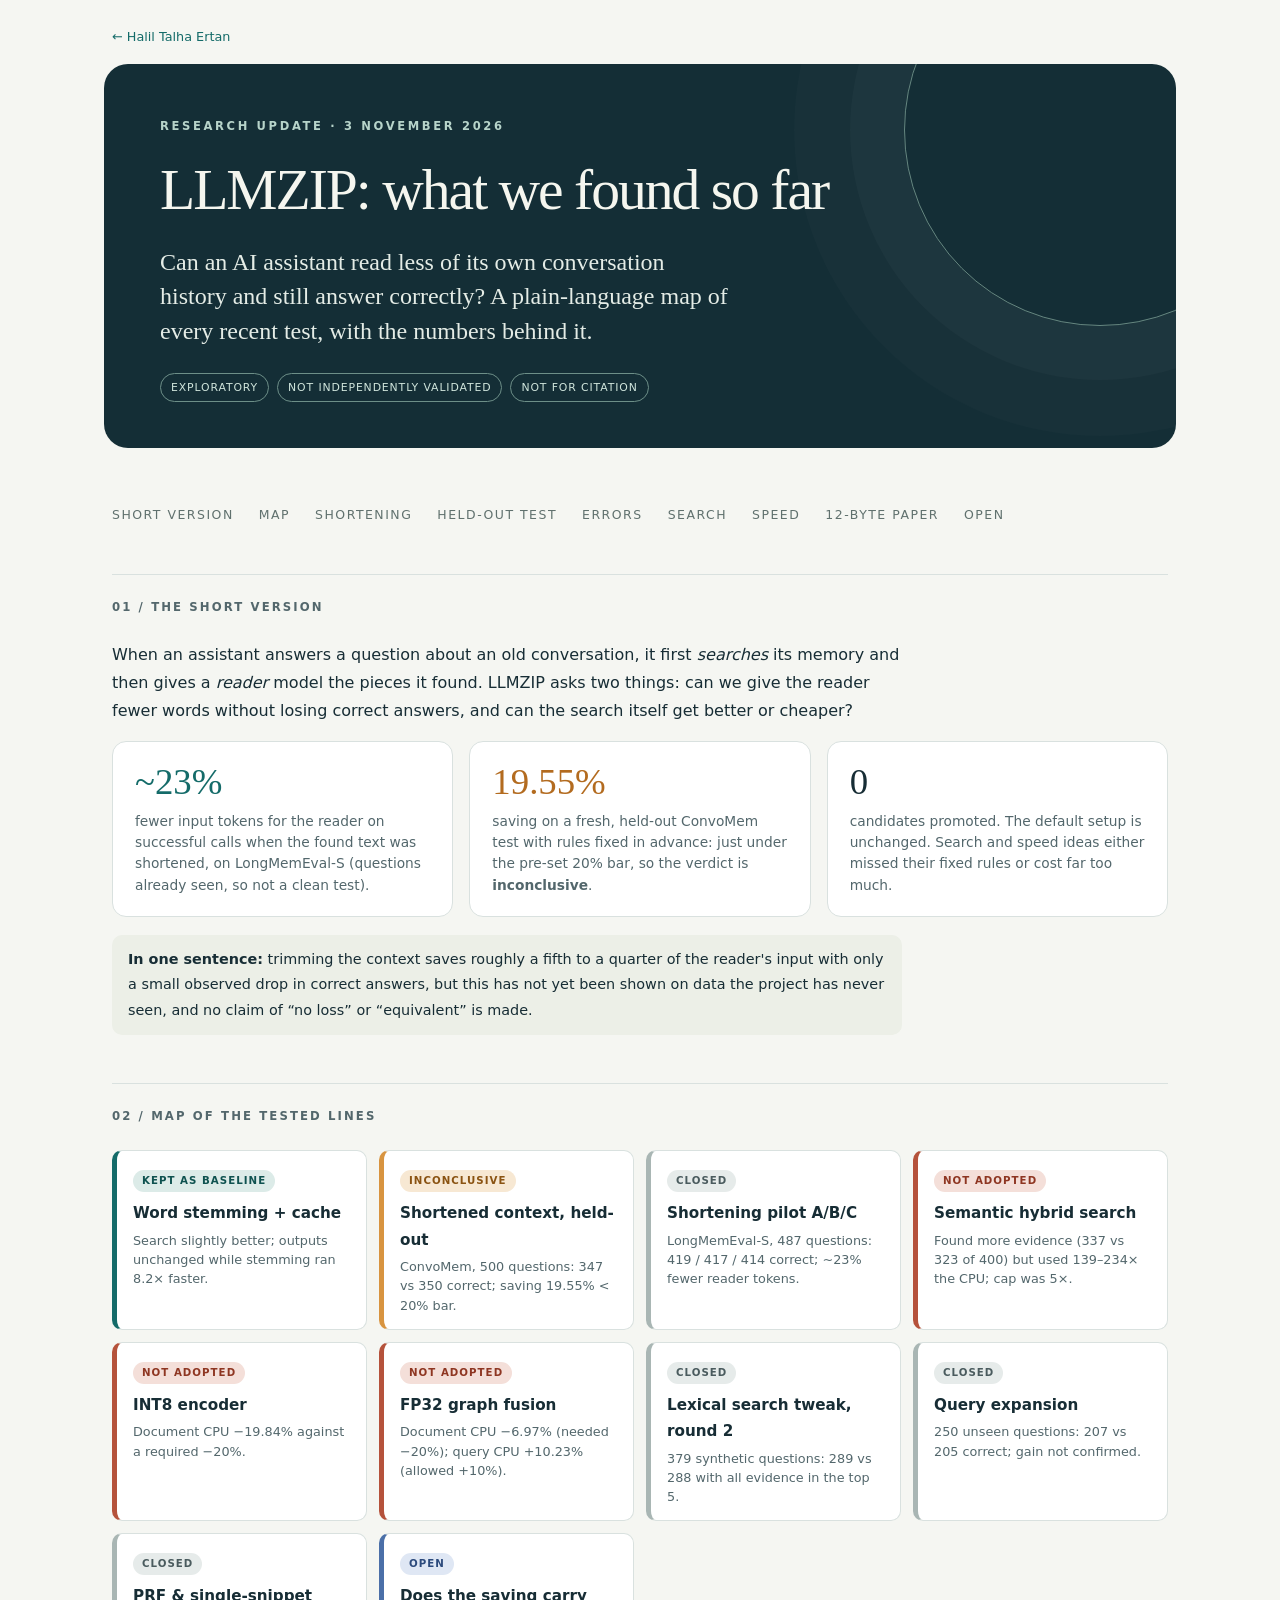
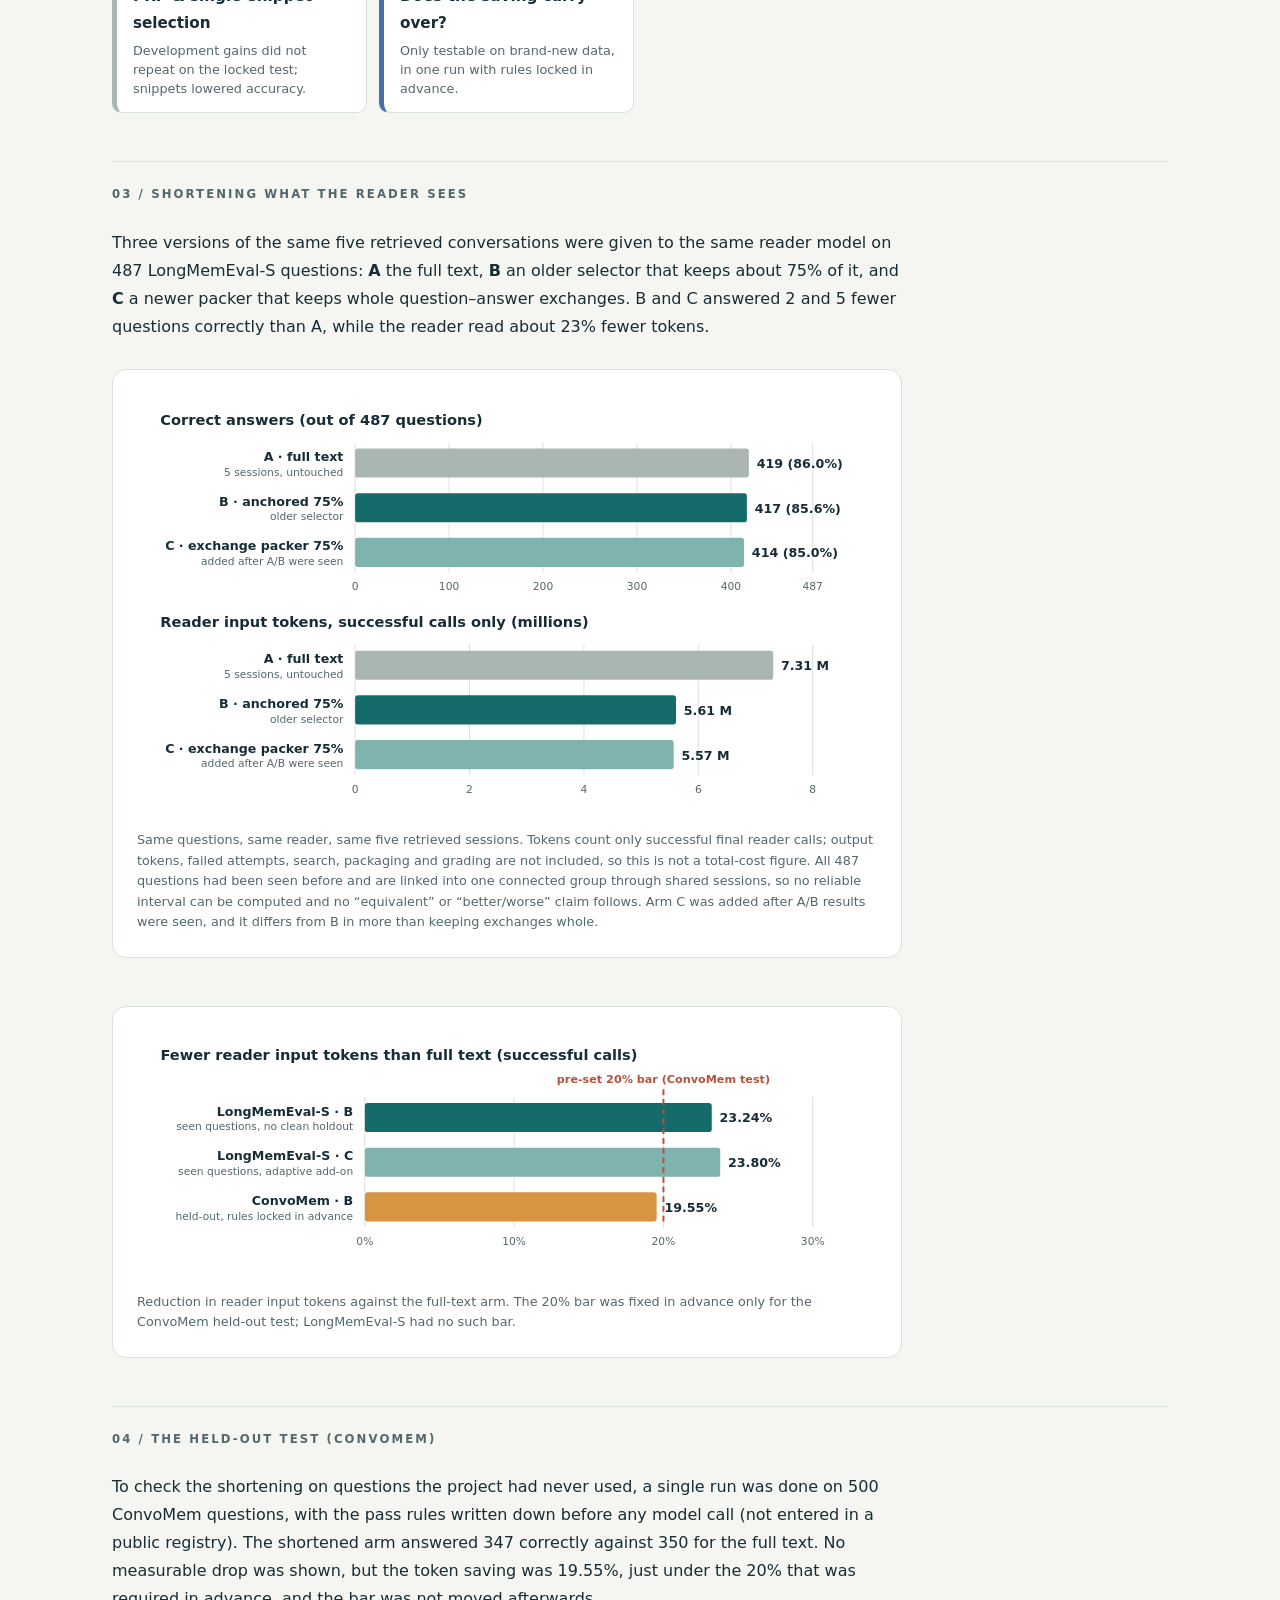
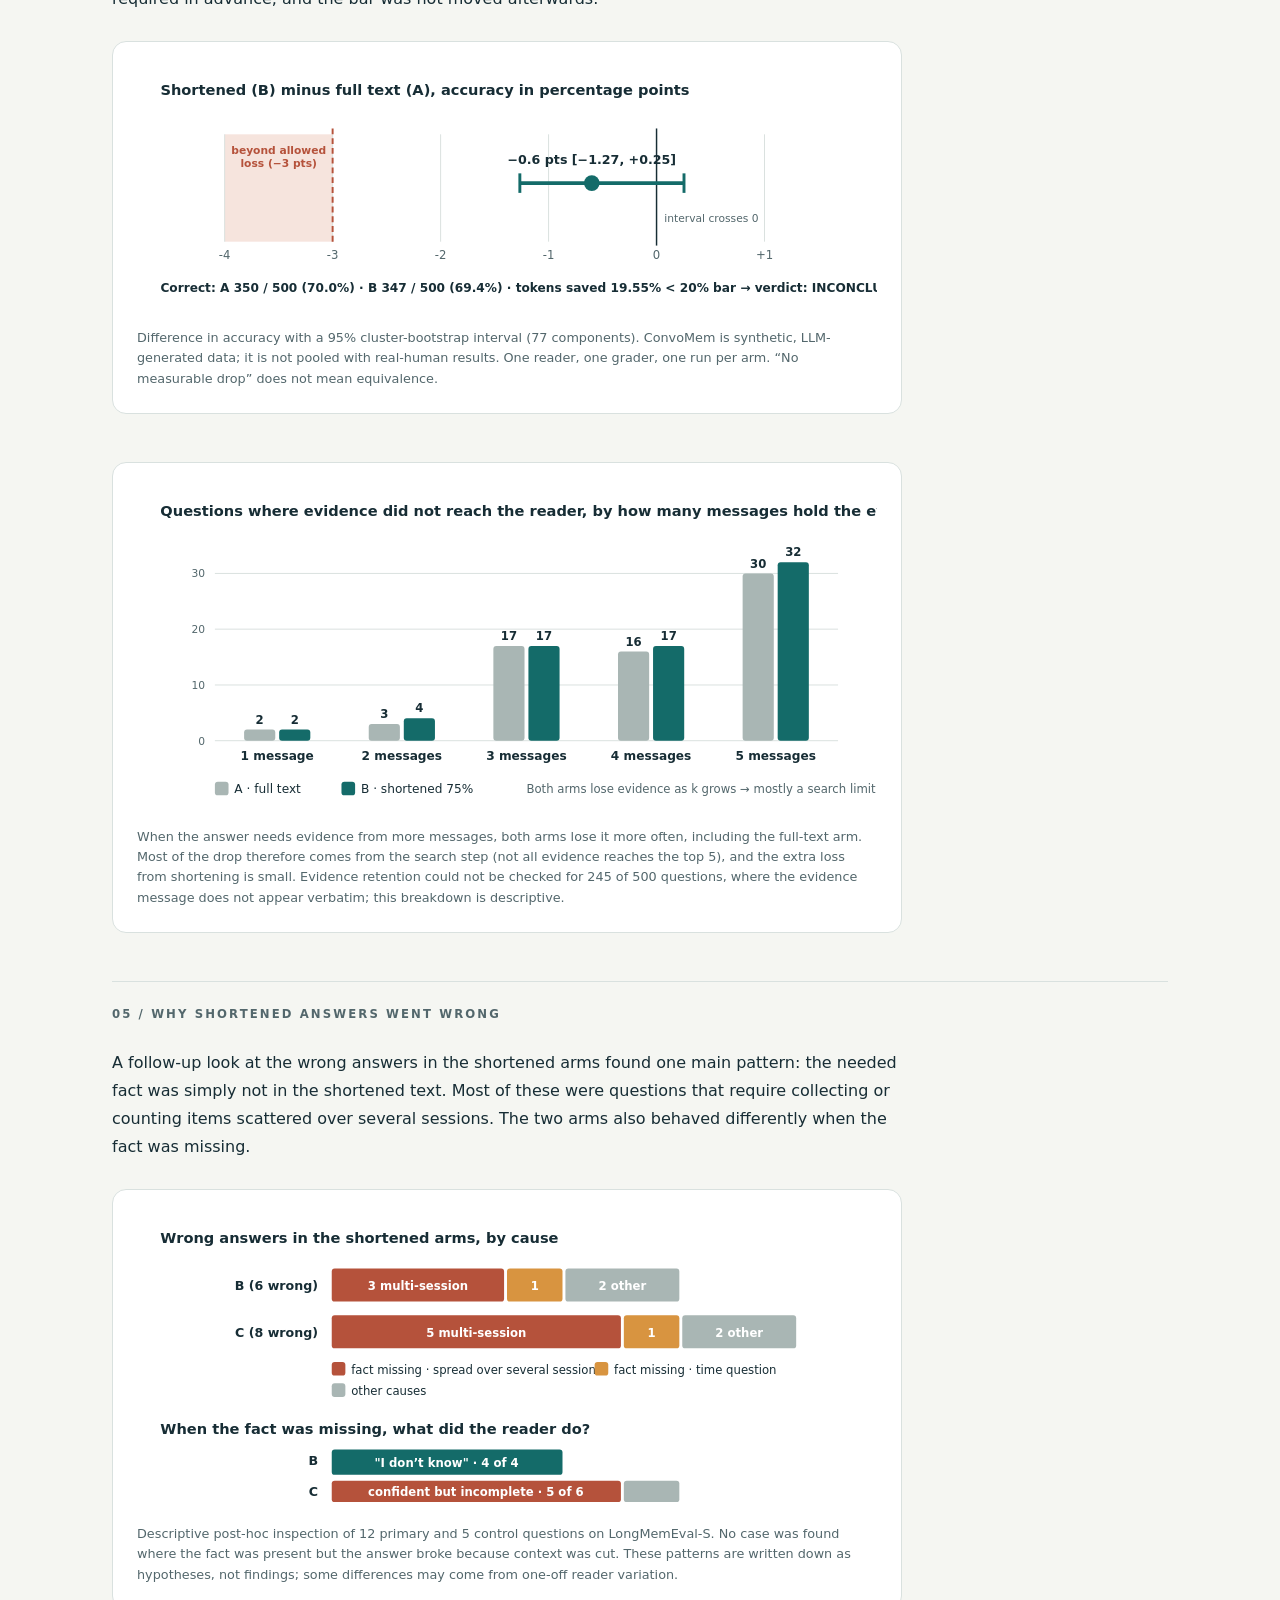
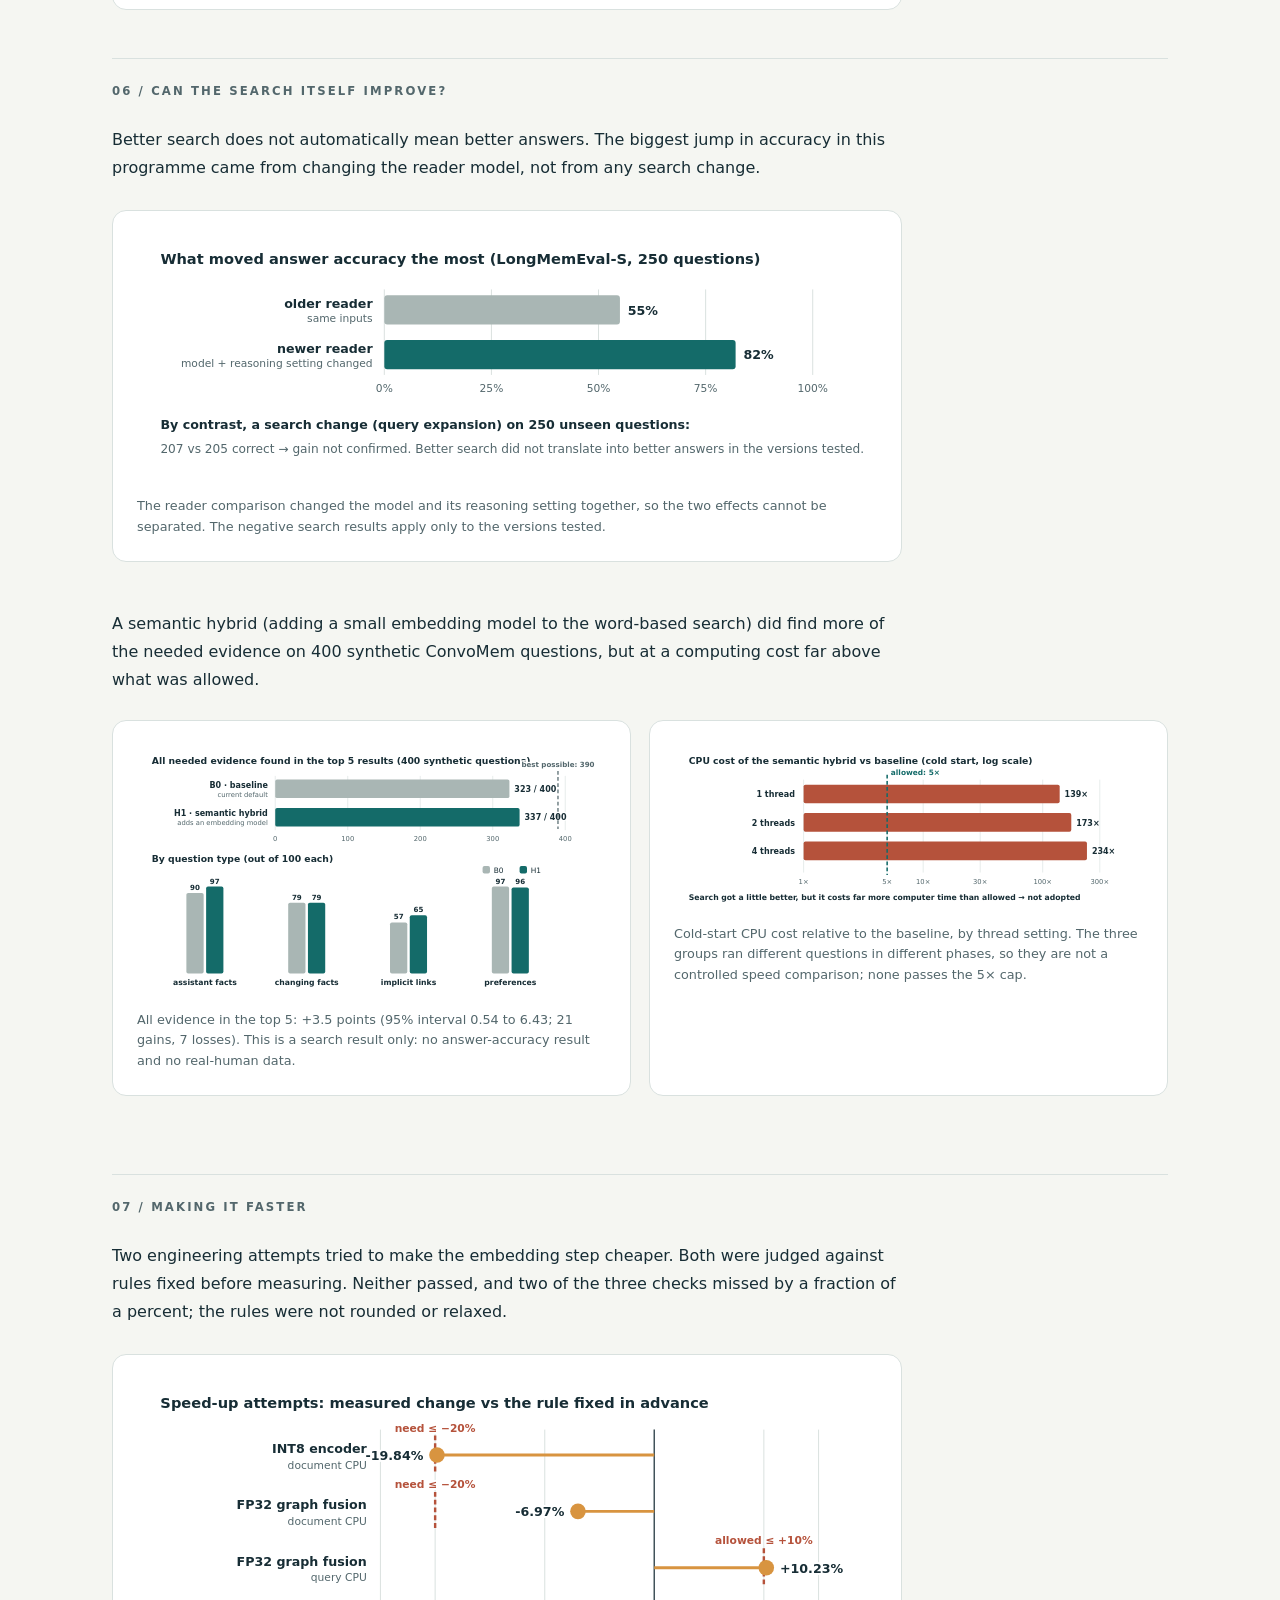
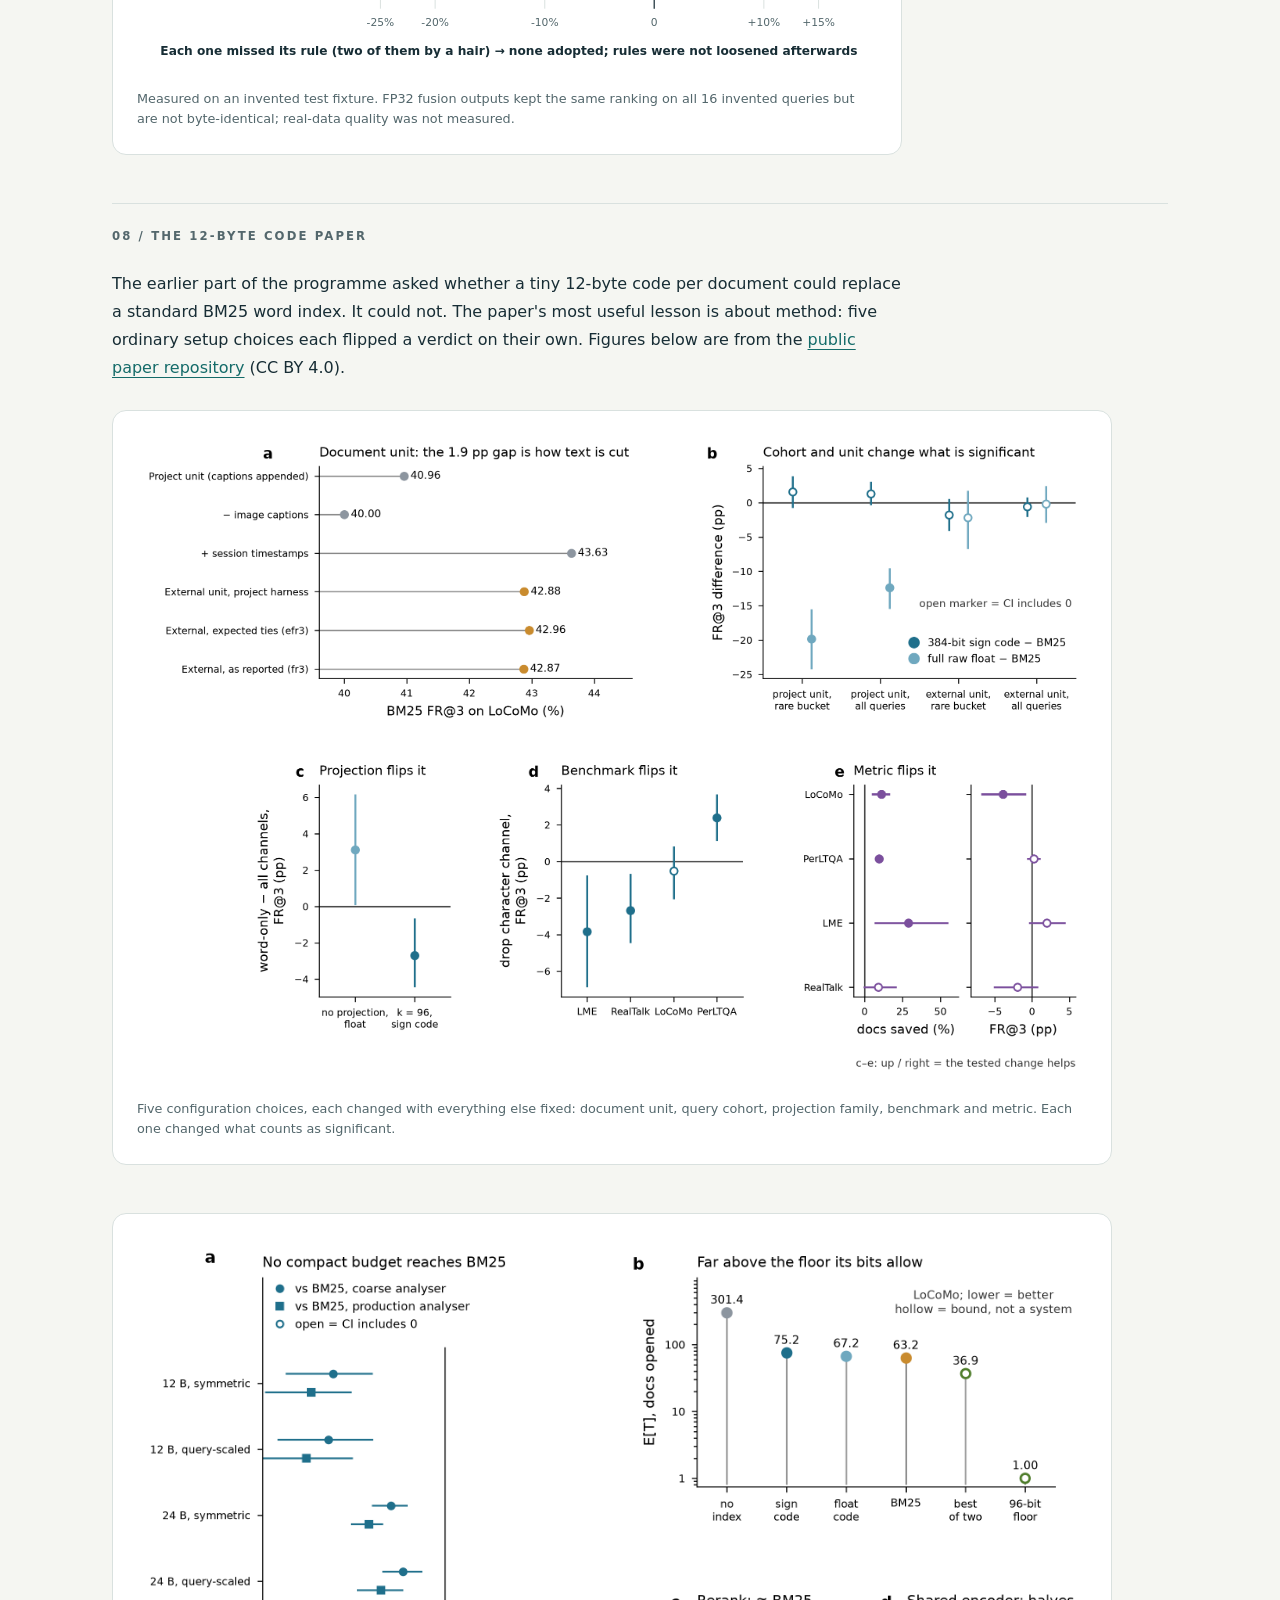
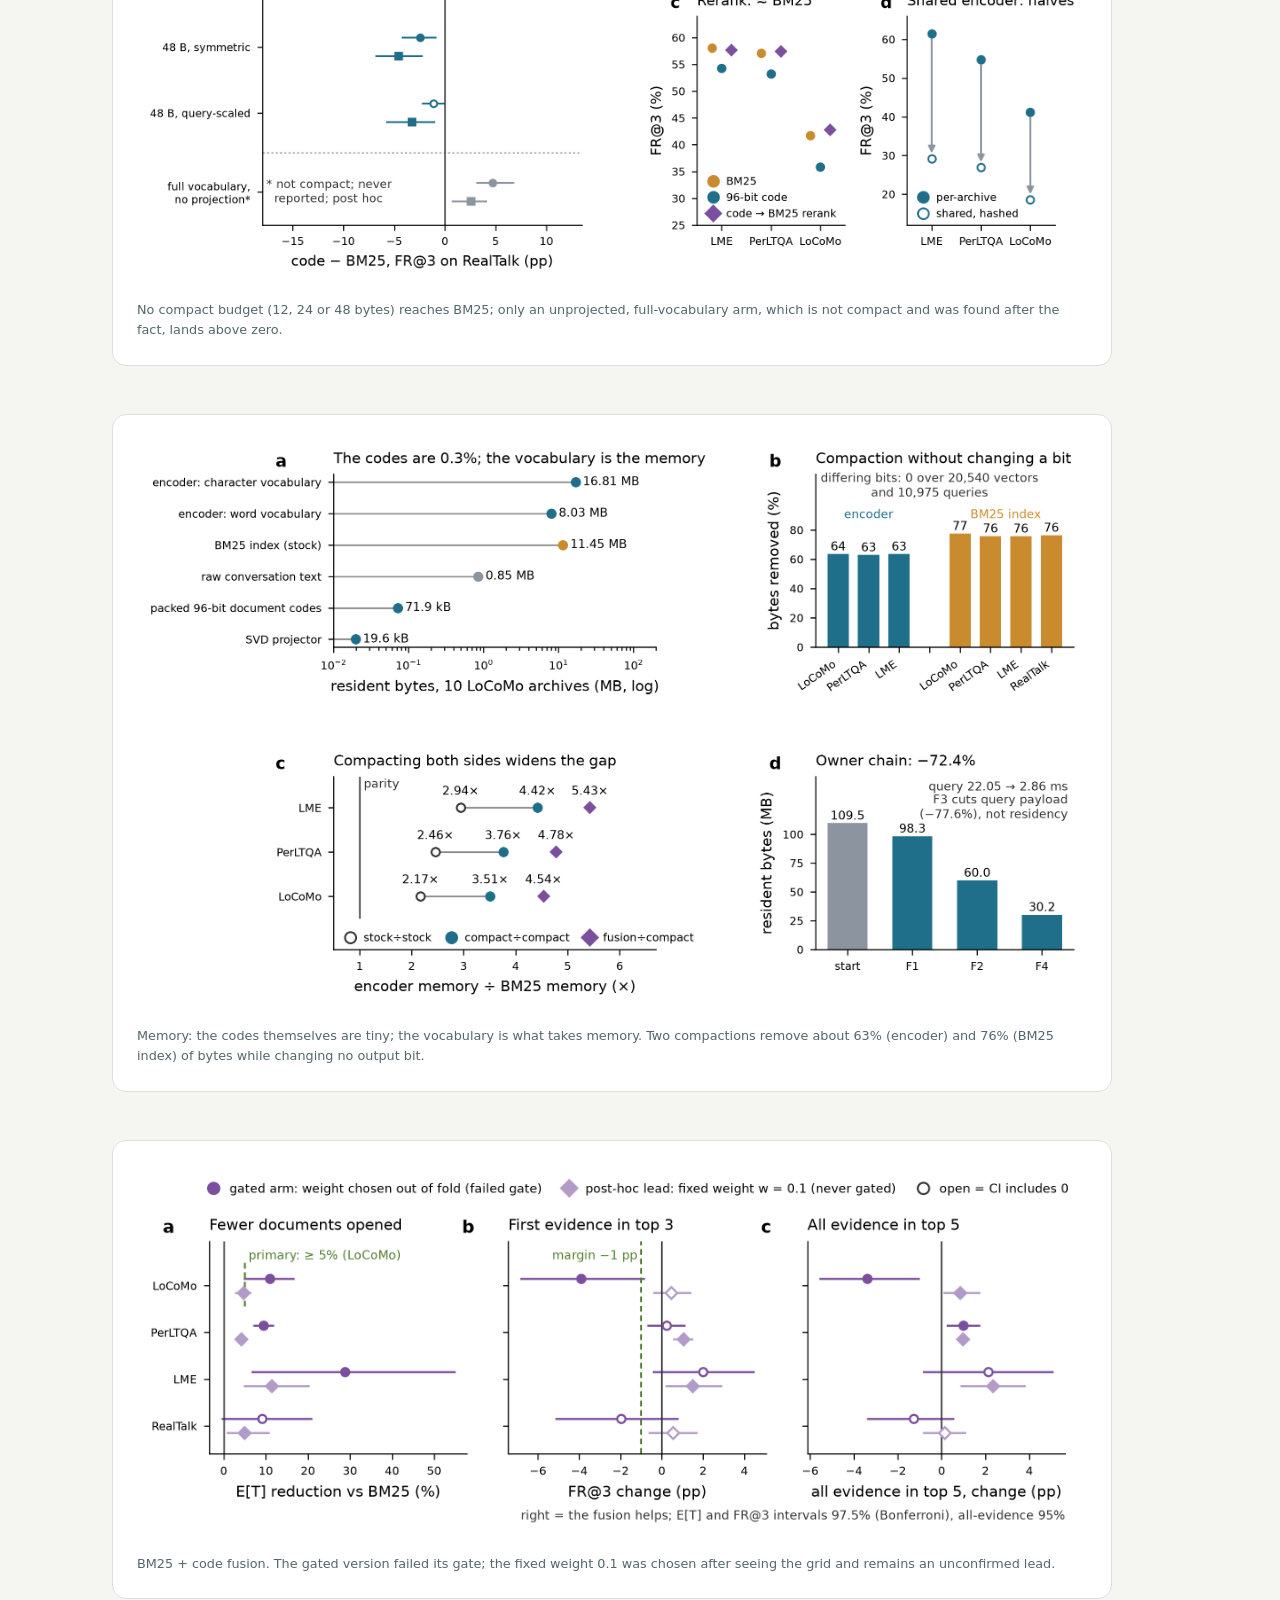
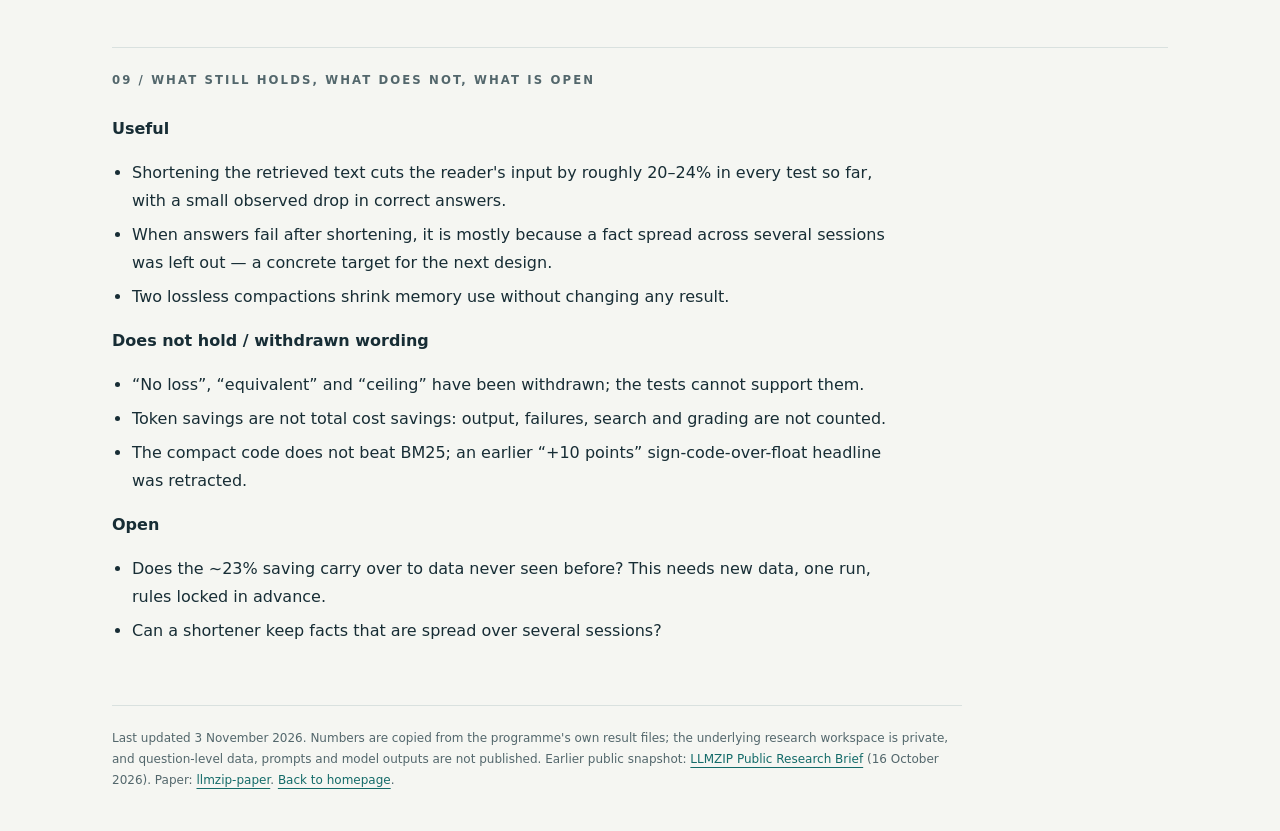
==== llmzip/index.html @ 3ddc07d3 "Add illustrated LLMZIP findings page; restore autogenesis update and Manuscript label lost in the Zi" ====
<!DOCTYPE html>
<html lang="en">
<head>
<meta charset="utf-8">
<meta name="viewport" content="width=device-width, initial-scale=1">
<title>LLMZIP: current findings | Halil Talha Ertan</title>
<meta name="description" content="Current findings of the LLMZIP programme on shortening and searching conversational memory for language-model agents: what held, what did not, and what is still open.">
<link rel="canonical" href="https://haliltalhaertan.github.io/llmzip/">
<style>
:root{--ink:#172d35;--muted:#53676c;--accent:#146b69;--line:#d9e1df;--paper:#f5f6f2}
*{box-sizing:border-box}html{scroll-behavior:smooth}body{margin:0;background:var(--paper);color:var(--ink);font:16px/1.75 system-ui,-apple-system,"Segoe UI",sans-serif}a{color:var(--accent);text-decoration-thickness:1px;text-underline-offset:4px}a:hover{color:#0a4241}a:focus-visible{outline:3px solid #d89440;outline-offset:5px}main{max-width:1120px;padding:0 32px;margin:auto}
.hero{position:relative;overflow:hidden;background:#142e36;color:#f5f6ef;padding:70px 56px 60px;margin:28px -8px 56px;border-radius:24px}.hero:after{content:"";position:absolute;width:390px;height:390px;right:-120px;top:-130px;border:1px solid #668780;border-radius:50%;box-shadow:0 0 0 54px #ffffff06,0 0 0 110px #ffffff04;pointer-events:none}.eyebrow{text-transform:uppercase;font-size:.72rem;letter-spacing:.23em;color:#b7d4ca;font-weight:650;margin:0 0 24px}h1{font:normal clamp(2.6rem,6vw,4.5rem)/1.05 Georgia,serif;letter-spacing:-.035em;margin:0 0 18px;max-width:720px}.affil{font-size:1.03rem;color:#bdcfce;margin:0 0 22px}.hero-summary{font:normal clamp(1.15rem,2vw,1.5rem)/1.45 Georgia,serif;max-width:570px;color:#e4ece6}.links{display:flex;gap:20px;flex-wrap:wrap;font-size:.82rem;margin-top:32px;position:relative;z-index:1}.links a{color:#d0e5dc}.links span{color:#b7cac9}.nav{display:flex;gap:25px;flex-wrap:wrap;margin:0 0 28px;font-size:.78rem;text-transform:uppercase;letter-spacing:.12em}.nav a{text-decoration:none;color:#60716e}
h2{font-size:.73rem;text-transform:uppercase;letter-spacing:.18em;color:var(--muted);border-top:1px solid var(--line);padding-top:22px;margin:48px 0 24px;font-weight:700}p{max-width:790px}.pub-title{font:normal clamp(1.4rem,2.5vw,1.9rem)/1.3 Georgia,serif;margin:0 0 12px;max-width:850px}.pub-meta{font-size:.84rem;color:var(--muted);line-height:1.65}.pub-links{display:flex;gap:12px;flex-wrap:wrap;margin:18px 0 24px}.pub-links a{border:1px solid #b8ccca;padding:7px 13px;border-radius:6px;font-size:.78rem;text-decoration:none;background:#fff}.pub-links a:hover{background:#e5eeea}
figure{margin:28px 0 48px;padding:24px;border:1px solid var(--line);border-radius:14px;background:#fff;max-width:790px}figure img{display:block;width:100%;height:auto}figcaption{font-size:.8rem;color:var(--muted);line-height:1.6;margin-top:18px}.tags{font-size:.82rem;padding:14px 18px;border-left:3px solid #d7aa67;background:#ecefe7;max-width:790px}footer{border-top:1px solid var(--line);margin:60px 0 0;padding:22px 0 40px;color:var(--muted);font-size:.75rem;max-width:850px}
@media(max-width:600px){main{padding:0 22px}.hero{margin:14px -8px 36px;padding:42px 25px;border-radius:16px}.hero:after{opacity:.4}.links{gap:14px;font-size:.75rem}.links span{overflow-wrap:anywhere}.pub-title{font-size:1.4rem}figure{padding:12px}h2{margin-top:36px}.nav{gap:17px;font-size:.68rem}}
@media(prefers-reduced-motion:reduce){html{scroll-behavior:auto}}

.back{display:inline-block;margin:26px 0 0;font-size:.8rem;text-decoration:none}
.hero.small{padding:52px 56px 46px}.hero.small h1{font-size:clamp(2.2rem,5vw,3.6rem)}
.labels{display:flex;gap:8px;flex-wrap:wrap;margin-top:22px}.labels span{font-size:.68rem;letter-spacing:.08em;text-transform:uppercase;border:1px solid #6d8f88;border-radius:99px;padding:4px 10px;color:#d0e5dc}
.tiles{display:grid;grid-template-columns:repeat(auto-fit,minmax(230px,1fr));gap:16px;margin:8px 0 18px}
.tile{background:#fff;border:1px solid var(--line);border-radius:14px;padding:20px 22px}
.tile .big{font:normal 2.3rem/1.1 Georgia,serif;color:var(--accent);margin:0 0 8px}.tile .big.warm{color:#b36b1f}.tile .big.ink{color:var(--ink)}
.tile p{margin:0;font-size:.86rem;line-height:1.55;color:var(--muted)}
.board{display:grid;grid-template-columns:repeat(auto-fit,minmax(250px,1fr));gap:12px;margin:10px 0 30px}
.card{background:#fff;border:1px solid var(--line);border-left:5px solid #a9b6b4;border-radius:10px;padding:14px 16px}
.card h3{margin:0 0 4px;font-size:.95rem}.card p{margin:0;font-size:.8rem;line-height:1.5;color:var(--muted)}
.pill{display:inline-block;font-size:.64rem;font-weight:700;letter-spacing:.1em;text-transform:uppercase;border-radius:99px;padding:2px 9px;margin-bottom:8px}
.c-closed{border-left-color:#a9b6b4}.c-closed .pill{background:#e6ebea;color:#4a5b5e}
.c-inc{border-left-color:#d89440}.c-inc .pill{background:#f7e8d3;color:#8a5312}
.c-np{border-left-color:#b5523b}.c-np .pill{background:#f4dfd9;color:#8e3622}
.c-keep{border-left-color:#146b69}.c-keep .pill{background:#dcebe8;color:#0f5250}
.c-open{border-left-color:#4b6fa8}.c-open .pill{background:#dfe7f4;color:#2c4a7c}
.plain{background:#ecefe7;border-radius:10px;padding:12px 16px;font-size:.9rem;max-width:790px}
.plain strong{color:var(--ink)}
figure.wide{max-width:1000px}
.two{display:grid;grid-template-columns:1fr 1fr;gap:18px}.two figure{margin:10px 0 30px;max-width:none}
ul.clean{max-width:790px;padding-left:20px}ul.clean li{margin:6px 0}
@media(max-width:820px){.two{grid-template-columns:1fr}}
@media(max-width:600px){.hero.small{padding:38px 24px}}
</style>
</head>
<body>
<main>
<a class="back" href="../">&larr; Halil Talha Ertan</a>
<header class="hero small" style="margin-top:14px">
  <p class="eyebrow">Research update &middot; 3 November 2026</p>
  <h1>LLMZIP: what we found so far</h1>
  <p class="hero-summary">Can an AI assistant read less of its own conversation history and still answer correctly? A plain-language map of every recent test, with the numbers behind it.</p>
  <div class="labels"><span>Exploratory</span><span>Not independently validated</span><span>Not for citation</span></div>
</header>

<nav class="nav" aria-label="Page sections"><a href="#short">Short version</a><a href="#map">Map</a><a href="#shorten">Shortening</a><a href="#heldout">Held-out test</a><a href="#errors">Errors</a><a href="#search">Search</a><a href="#speed">Speed</a><a href="#paper">12-byte paper</a><a href="#open">Open</a></nav>

<h2 id="short">01 / The short version</h2>
<p>When an assistant answers a question about an old conversation, it first <em>searches</em> its memory and then
gives a <em>reader</em> model the pieces it found. LLMZIP asks two things: can we give the reader fewer words without
losing correct answers, and can the search itself get better or cheaper?</p>
<div class="tiles">
  <div class="tile"><p class="big">~23%</p><p>fewer input tokens for the reader on successful calls when the found text was shortened, on LongMemEval-S (questions already seen, so not a clean test).</p></div>
  <div class="tile"><p class="big warm">19.55%</p><p>saving on a fresh, held-out ConvoMem test with rules fixed in advance: just under the pre-set 20% bar, so the verdict is <strong>inconclusive</strong>.</p></div>
  <div class="tile"><p class="big ink">0</p><p>candidates promoted. The default setup is unchanged. Search and speed ideas either missed their fixed rules or cost far too much.</p></div>
</div>
<p class="plain"><strong>In one sentence:</strong> trimming the context saves roughly a fifth to a quarter of the reader's input with only a small observed drop in correct answers, but this has not yet been shown on data the project has never seen, and no claim of &ldquo;no loss&rdquo; or &ldquo;equivalent&rdquo; is made.</p>

<h2 id="map">02 / Map of the tested lines</h2>
<div class="board">
  <div class="card c-keep"><span class="pill">Kept as baseline</span><h3>Word stemming + cache</h3><p>Search slightly better; outputs unchanged while stemming ran 8.2&times; faster.</p></div>
  <div class="card c-inc"><span class="pill">Inconclusive</span><h3>Shortened context, held-out</h3><p>ConvoMem, 500 questions: 347 vs 350 correct; saving 19.55% &lt; 20% bar.</p></div>
  <div class="card c-closed"><span class="pill">Closed</span><h3>Shortening pilot A/B/C</h3><p>LongMemEval-S, 487 questions: 419 / 417 / 414 correct; ~23% fewer reader tokens.</p></div>
  <div class="card c-np"><span class="pill">Not adopted</span><h3>Semantic hybrid search</h3><p>Found more evidence (337 vs 323 of 400) but used 139&ndash;234&times; the CPU; cap was 5&times;.</p></div>
  <div class="card c-np"><span class="pill">Not adopted</span><h3>INT8 encoder</h3><p>Document CPU &minus;19.84% against a required &minus;20%.</p></div>
  <div class="card c-np"><span class="pill">Not adopted</span><h3>FP32 graph fusion</h3><p>Document CPU &minus;6.97% (needed &minus;20%); query CPU +10.23% (allowed +10%).</p></div>
  <div class="card c-closed"><span class="pill">Closed</span><h3>Lexical search tweak, round 2</h3><p>379 synthetic questions: 289 vs 288 with all evidence in the top 5.</p></div>
  <div class="card c-closed"><span class="pill">Closed</span><h3>Query expansion</h3><p>250 unseen questions: 207 vs 205 correct; gain not confirmed.</p></div>
  <div class="card c-closed"><span class="pill">Closed</span><h3>PRF &amp; single-snippet selection</h3><p>Development gains did not repeat on the locked test; snippets lowered accuracy.</p></div>
  <div class="card c-open"><span class="pill">Open</span><h3>Does the saving carry over?</h3><p>Only testable on brand-new data, in one run with rules locked in advance.</p></div>
</div>

<h2 id="shorten">03 / Shortening what the reader sees</h2>
<p>Three versions of the same five retrieved conversations were given to the same reader model
on 487 LongMemEval-S questions: <strong>A</strong> the full text, <strong>B</strong> an older selector that keeps about
75% of it, and <strong>C</strong> a newer packer that keeps whole question&ndash;answer exchanges. B and C answered
2 and 5 fewer questions correctly than A, while the reader read about 23% fewer tokens.</p>
<figure class=""><img src="fig/f1_lmes_abc.svg" alt="Bar charts: correct answers 419, 417, 414 of 487; reader input tokens 7.31, 5.61 and 5.57 million." loading="lazy"><figcaption>Same questions, same reader, same five retrieved sessions. Tokens count only successful final reader calls; output tokens, failed attempts, search, packaging and grading are not included, so this is not a total-cost figure. All 487 questions had been seen before and are linked into one connected group through shared sessions, so no reliable interval can be computed and no &ldquo;equivalent&rdquo; or &ldquo;better/worse&rdquo; claim follows. Arm C was added after A/B results were seen, and it differs from B in more than keeping exchanges whole.</figcaption></figure>
<figure class=""><img src="fig/f2_token_reduction.svg" alt="Bar chart of token reduction: 23.24%, 23.80% and 19.55%, with a dashed 20% line." loading="lazy"><figcaption>Reduction in reader input tokens against the full-text arm. The 20% bar was fixed in advance only for the ConvoMem held-out test; LongMemEval-S had no such bar.</figcaption></figure>

<h2 id="heldout">04 / The held-out test (ConvoMem)</h2>
<p>To check the shortening on questions the project had never used, a single run was done on
500 ConvoMem questions, with the pass rules written down before any model call (not entered in a public registry). The shortened arm answered
347 correctly against 350 for the full text. No measurable drop was shown, but the token saving was 19.55%,
just under the 20% that was required in advance, and the bar was not moved afterwards.</p>
<figure class=""><img src="fig/f3_convomem_forest.svg" alt="Interval plot: B minus A is minus 0.6 points, interval from minus 1.27 to plus 0.25, far from the minus 3 point margin." loading="lazy"><figcaption>Difference in accuracy with a 95% cluster-bootstrap interval (77 components). ConvoMem is synthetic, LLM-generated data; it is not pooled with real-human results. One reader, one grader, one run per arm. &ldquo;No measurable drop&rdquo; does not mean equivalence.</figcaption></figure>
<figure class=""><img src="fig/f4_convomem_by_k.svg" alt="Grouped bars: evidence lost grows from 2 to about 30 questions as the number of evidence messages rises from 1 to 5, in both arms." loading="lazy"><figcaption>When the answer needs evidence from more messages, both arms lose it more often, including the full-text arm. Most of the drop therefore comes from the search step (not all evidence reaches the top 5), and the extra loss from shortening is small. Evidence retention could not be checked for 245 of 500 questions, where the evidence message does not appear verbatim; this breakdown is descriptive.</figcaption></figure>

<h2 id="errors">05 / Why shortened answers went wrong</h2>
<p>A follow-up look at the wrong answers in the shortened arms found one main pattern: the needed fact was simply
not in the shortened text. Most of these were questions that require collecting or counting items scattered over
several sessions. The two arms also behaved differently when the fact was missing.</p>
<figure class=""><img src="fig/f5_error_inspection.svg" alt="Stacked bars of wrong-answer causes for B and C, and bars showing B says I do not know while C answers confidently." loading="lazy"><figcaption>Descriptive post-hoc inspection of 12 primary and 5 control questions on LongMemEval-S. No case was found where the fact was present but the answer broke because context was cut. These patterns are written down as hypotheses, not findings; some differences may come from one-off reader variation.</figcaption></figure>

<h2 id="search">06 / Can the search itself improve?</h2>
<p>Better search does not automatically mean better answers. The biggest jump in accuracy in this programme came from
changing the reader model, not from any search change.</p>
<figure class=""><img src="fig/f9_reader_vs_search.svg" alt="Bar chart: older reader 55%, newer reader 82%; text notes query expansion 207 vs 205." loading="lazy"><figcaption>The reader comparison changed the model and its reasoning setting together, so the two effects cannot be separated. The negative search results apply only to the versions tested.</figcaption></figure>
<p>A semantic hybrid (adding a small embedding model to the word-based search) did find more of the needed evidence on
400 synthetic ConvoMem questions, but at a computing cost far above what was allowed.</p>
<div class="two">
<figure class=""><img src="fig/f6_semantic_hybrid.svg" alt="Bars: baseline 323 and hybrid 337 of 400; category bars." loading="lazy"><figcaption>All evidence in the top 5: +3.5 points (95% interval 0.54 to 6.43; 21 gains, 7 losses). This is a search result only: no answer-accuracy result and no real-human data.</figcaption></figure>
<figure class=""><img src="fig/f7_semantic_cpu.svg" alt="Log-scale bars: CPU ratio 139, 173 and 234 times, against a 5 times cap." loading="lazy"><figcaption>Cold-start CPU cost relative to the baseline, by thread setting. The three groups ran different questions in different phases, so they are not a controlled speed comparison; none passes the 5&times; cap.</figcaption></figure>
</div>

<h2 id="speed">07 / Making it faster</h2>
<p>Two engineering attempts tried to make the embedding step cheaper. Both were judged against rules fixed before
measuring. Neither passed, and two of the three checks missed by a fraction of a percent; the rules were not rounded
or relaxed.</p>
<figure class=""><img src="fig/f8_engineering_gates.svg" alt="Dot plot of measured CPU change against dashed pass lines." loading="lazy"><figcaption>Measured on an invented test fixture. FP32 fusion outputs kept the same ranking on all 16 invented queries but are not byte-identical; real-data quality was not measured.</figcaption></figure>

<h2 id="paper">08 / The 12-byte code paper</h2>
<p>The earlier part of the programme asked whether a tiny 12-byte code per document could replace a standard BM25
word index. It could not. The paper's most useful lesson is about method: five ordinary setup choices each
flipped a verdict on their own. Figures below are from the
<a href="https://github.com/haliltalhaertan/llmzip-paper">public paper repository</a> (CC BY 4.0).</p>
<figure class="wide"><img src="fig/paper_fig1_reversals.png" alt="Five panels showing verdict reversals by document unit, cohort, projection, benchmark and metric." loading="lazy"><figcaption>Five configuration choices, each changed with everything else fixed: document unit, query cohort, projection family, benchmark and metric. Each one changed what counts as significant.</figcaption></figure>
<figure class="wide"><img src="fig/paper_fig2_compact_vs_bm25.png" alt="Panels comparing compact codes with BM25." loading="lazy"><figcaption>No compact budget (12, 24 or 48 bytes) reaches BM25; only an unprojected, full-vocabulary arm, which is not compact and was found after the fact, lands above zero.</figcaption></figure>
<figure class="wide"><img src="fig/paper_fig3_memory.png" alt="Panels on memory use and bit-identical compaction." loading="lazy"><figcaption>Memory: the codes themselves are tiny; the vocabulary is what takes memory. Two compactions remove about 63% (encoder) and 76% (BM25 index) of bytes while changing no output bit.</figcaption></figure>
<figure class="wide"><img src="fig/paper_fig5_fusion.png" alt="Fusion of BM25 and the code against BM25." loading="lazy"><figcaption>BM25 + code fusion. The gated version failed its gate; the fixed weight 0.1 was chosen after seeing the grid and remains an unconfirmed lead.</figcaption></figure>

<h2 id="open">09 / What still holds, what does not, what is open</h2>
<p><strong>Useful</strong></p>
<ul class="clean">
<li>Shortening the retrieved text cuts the reader's input by roughly 20&ndash;24% in every test so far, with a small observed drop in correct answers.</li>
<li>When answers fail after shortening, it is mostly because a fact spread across several sessions was left out &mdash; a concrete target for the next design.</li>
<li>Two lossless compactions shrink memory use without changing any result.</li>
</ul>
<p><strong>Does not hold / withdrawn wording</strong></p>
<ul class="clean">
<li>&ldquo;No loss&rdquo;, &ldquo;equivalent&rdquo; and &ldquo;ceiling&rdquo; have been withdrawn; the tests cannot support them.</li>
<li>Token savings are not total cost savings: output, failures, search and grading are not counted.</li>
<li>The compact code does not beat BM25; an earlier &ldquo;+10 points&rdquo; sign-code-over-float headline was retracted.</li>
</ul>
<p><strong>Open</strong></p>
<ul class="clean">
<li>Does the ~23% saving carry over to data never seen before? This needs new data, one run, rules locked in advance.</li>
<li>Can a shortener keep facts that are spread over several sessions?</li>
</ul>

<footer>Last updated 3 November 2026. Numbers are copied from the programme's own result files; the underlying
research workspace is private, and question-level data, prompts and model outputs are not published. Earlier
public snapshot: <a href="https://github.com/haliltalhaertan/llmzip-public">LLMZIP Public Research Brief</a> (16 October 2026).
Paper: <a href="https://github.com/haliltalhaertan/llmzip-paper">llmzip-paper</a>. <a href="../">Back to homepage</a>.</footer>
</main>
</body>
</html>
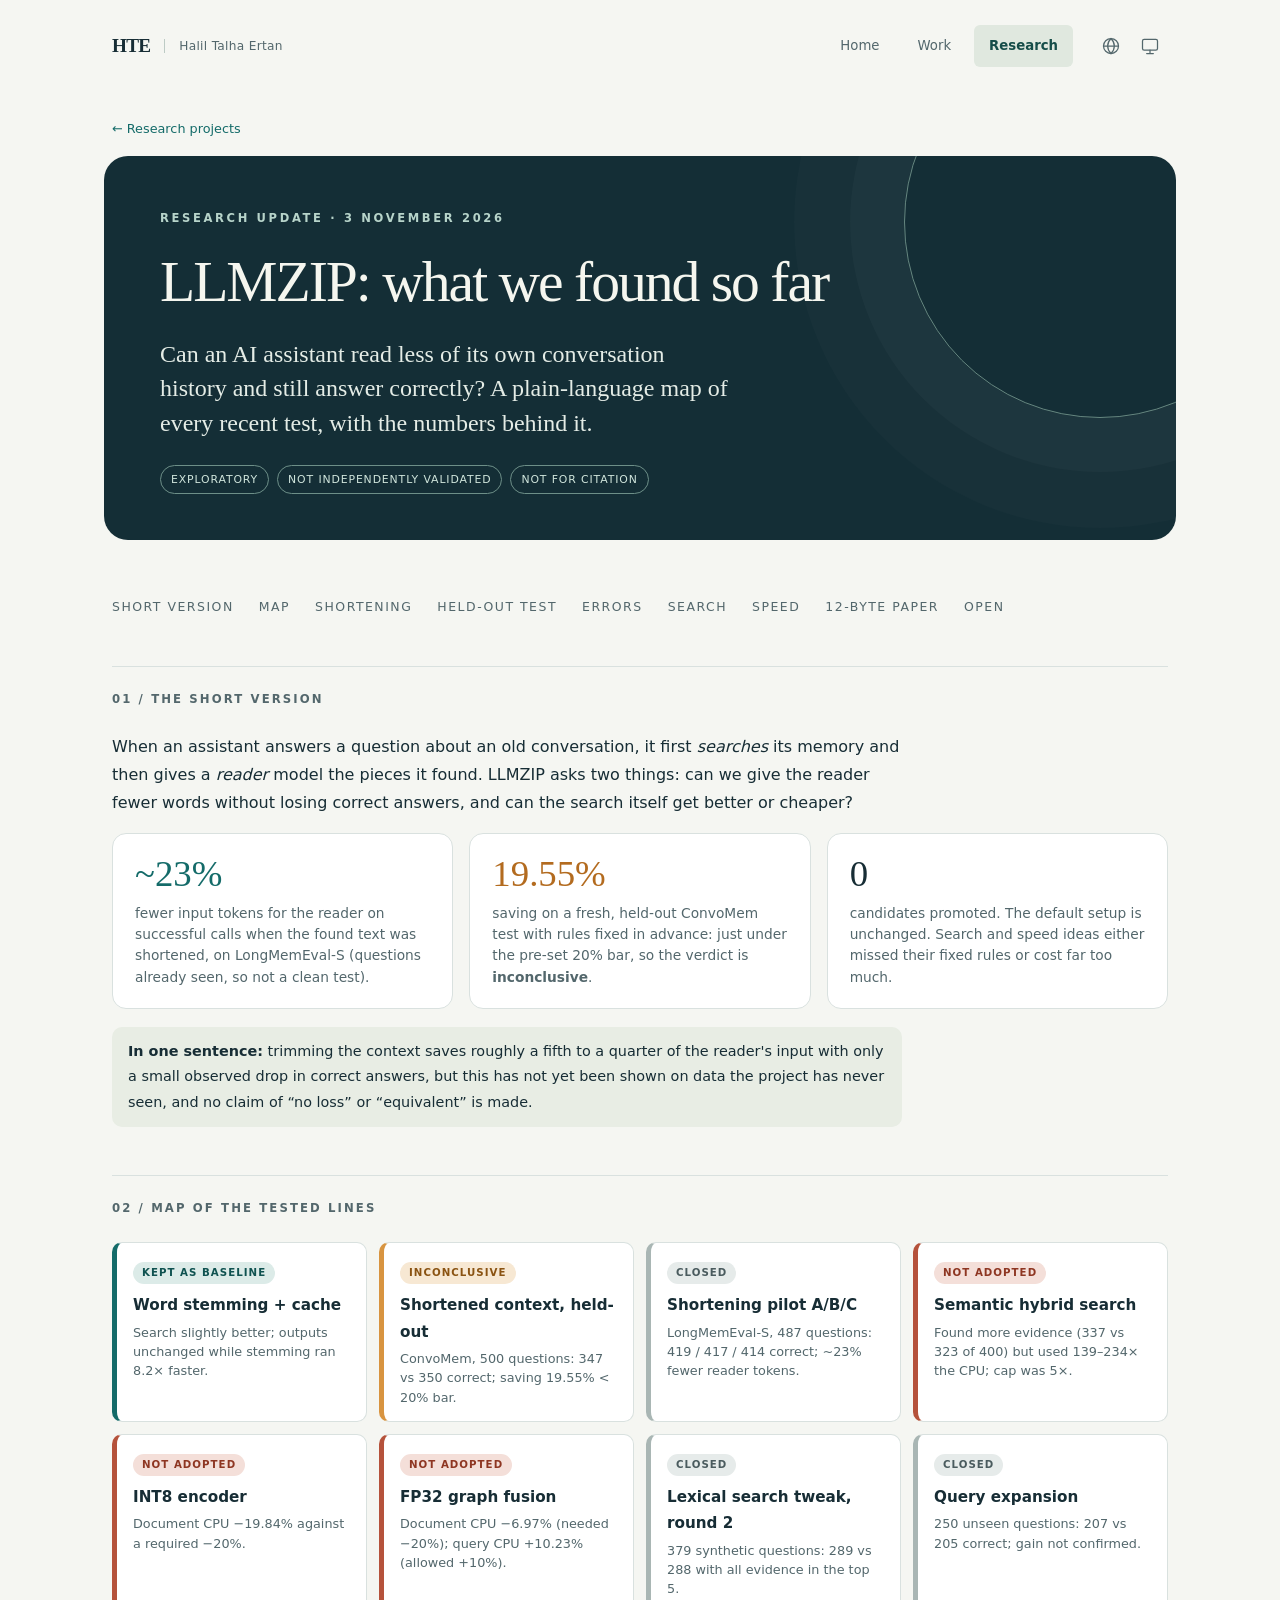
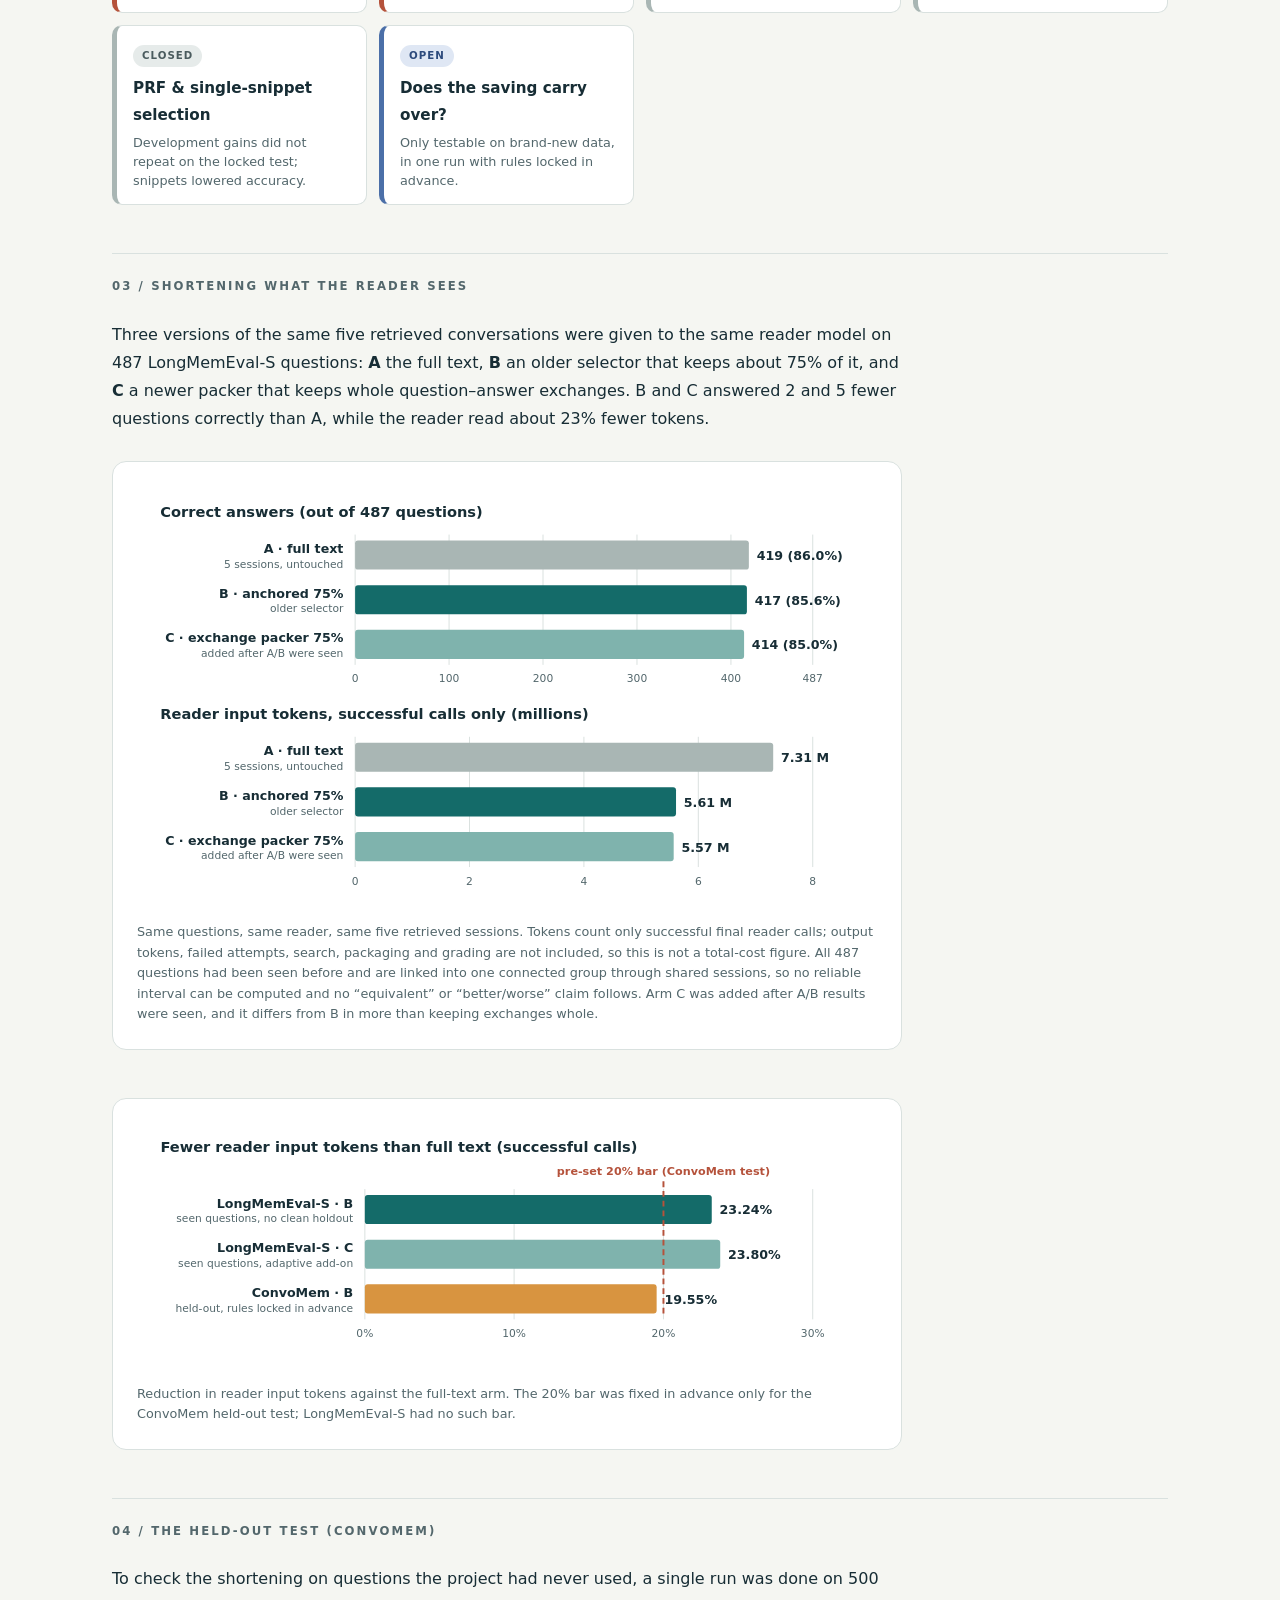
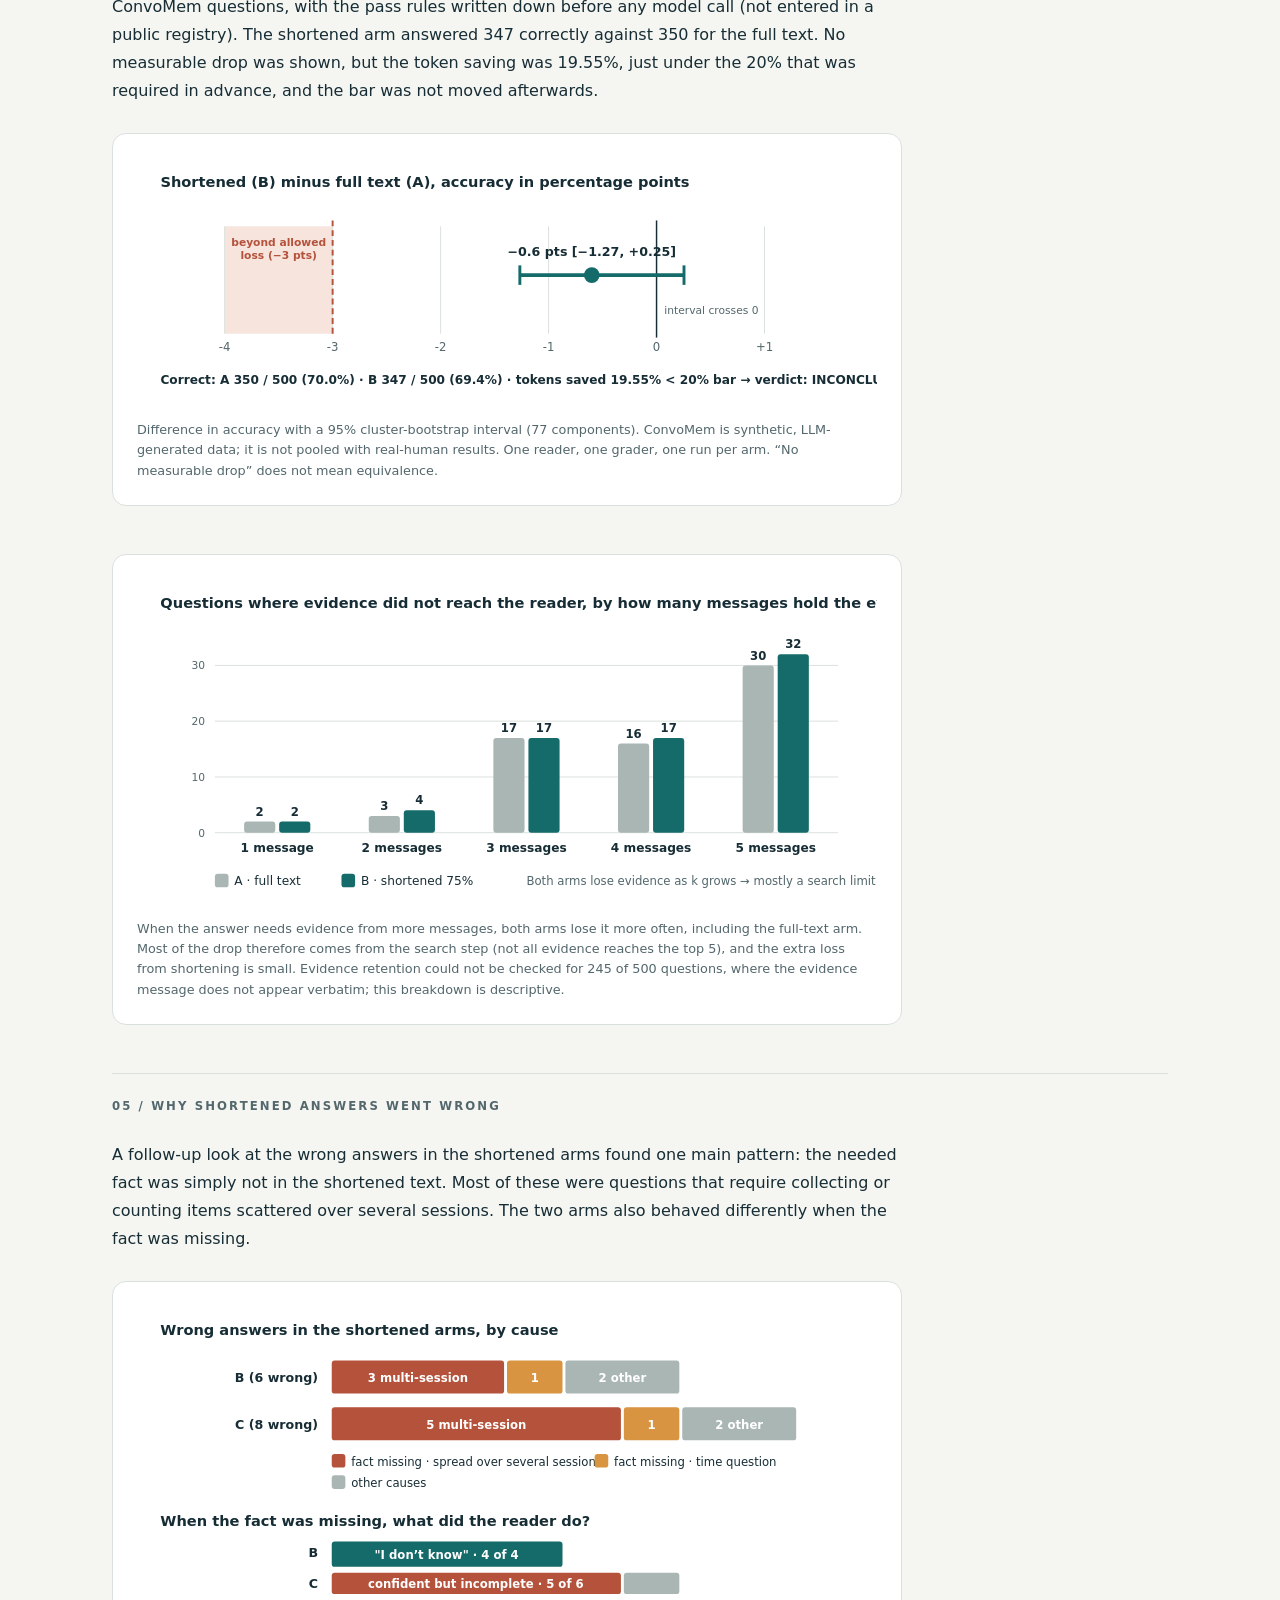
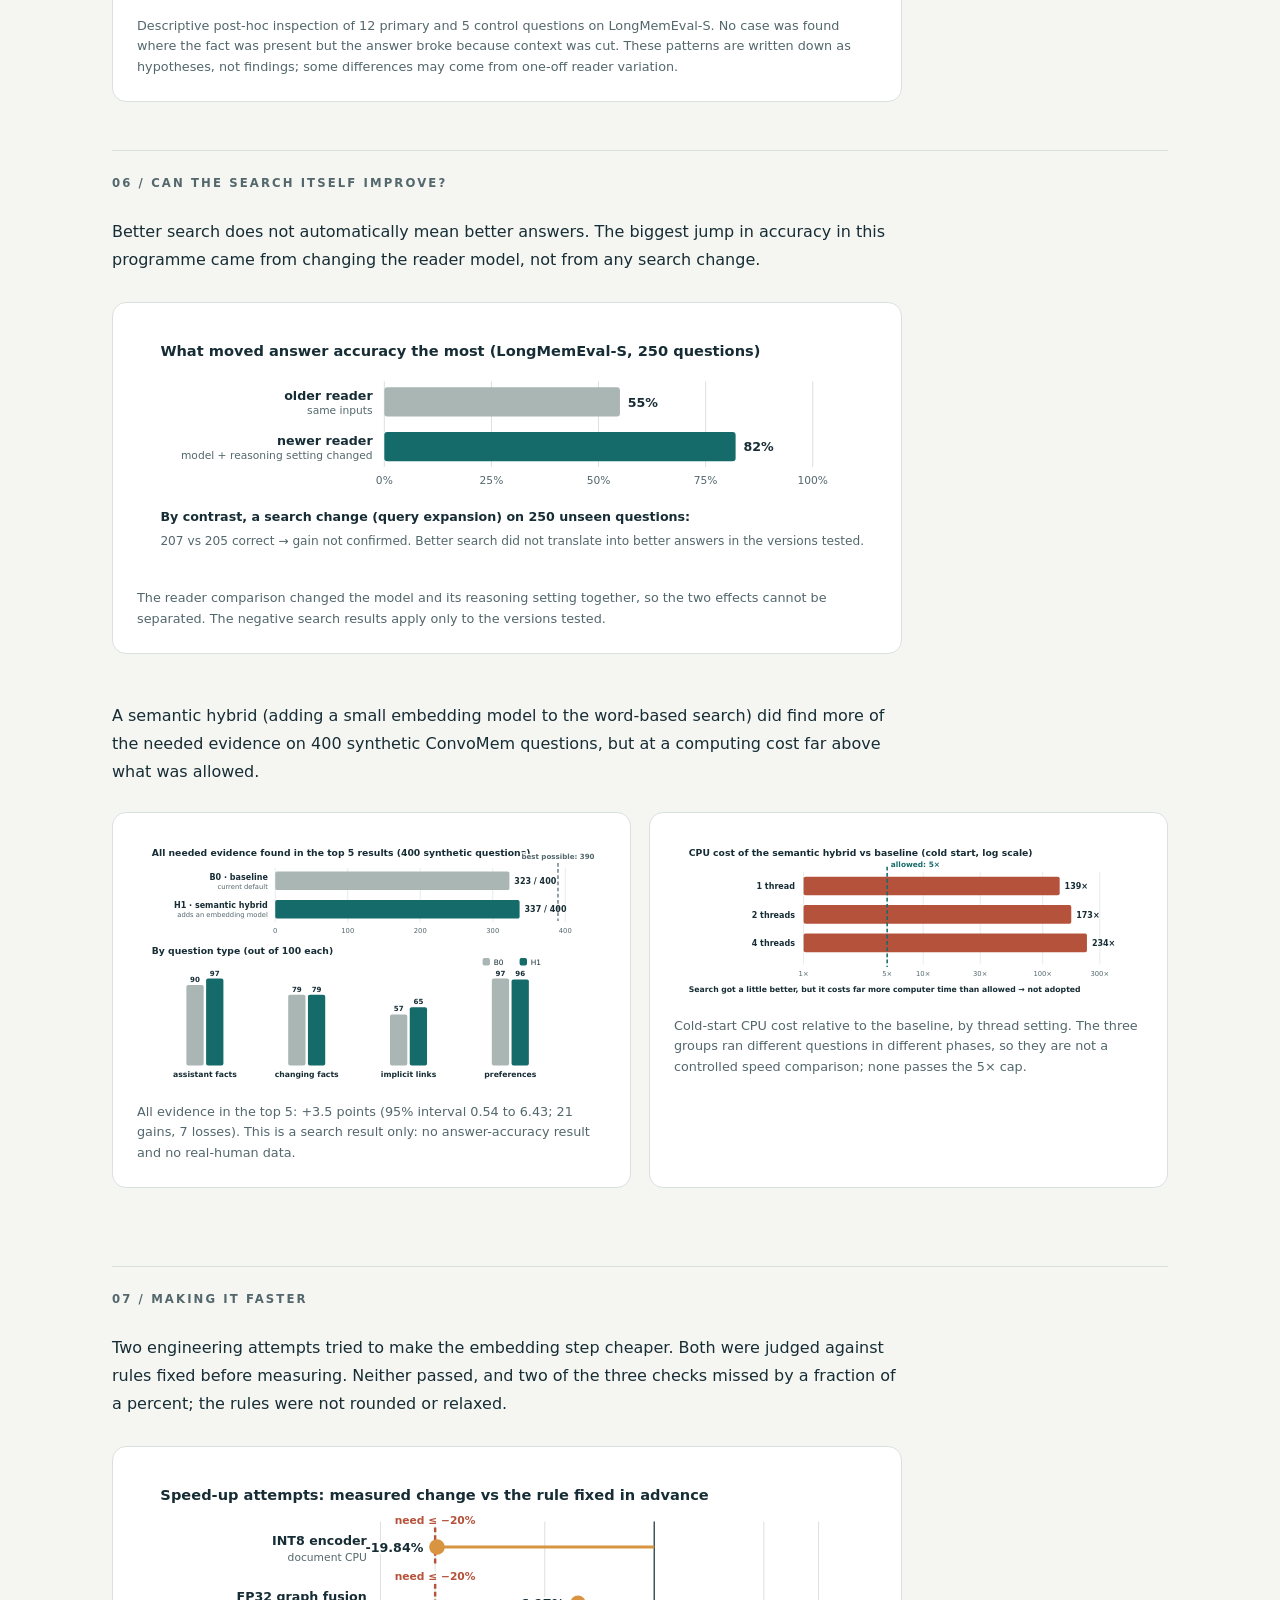
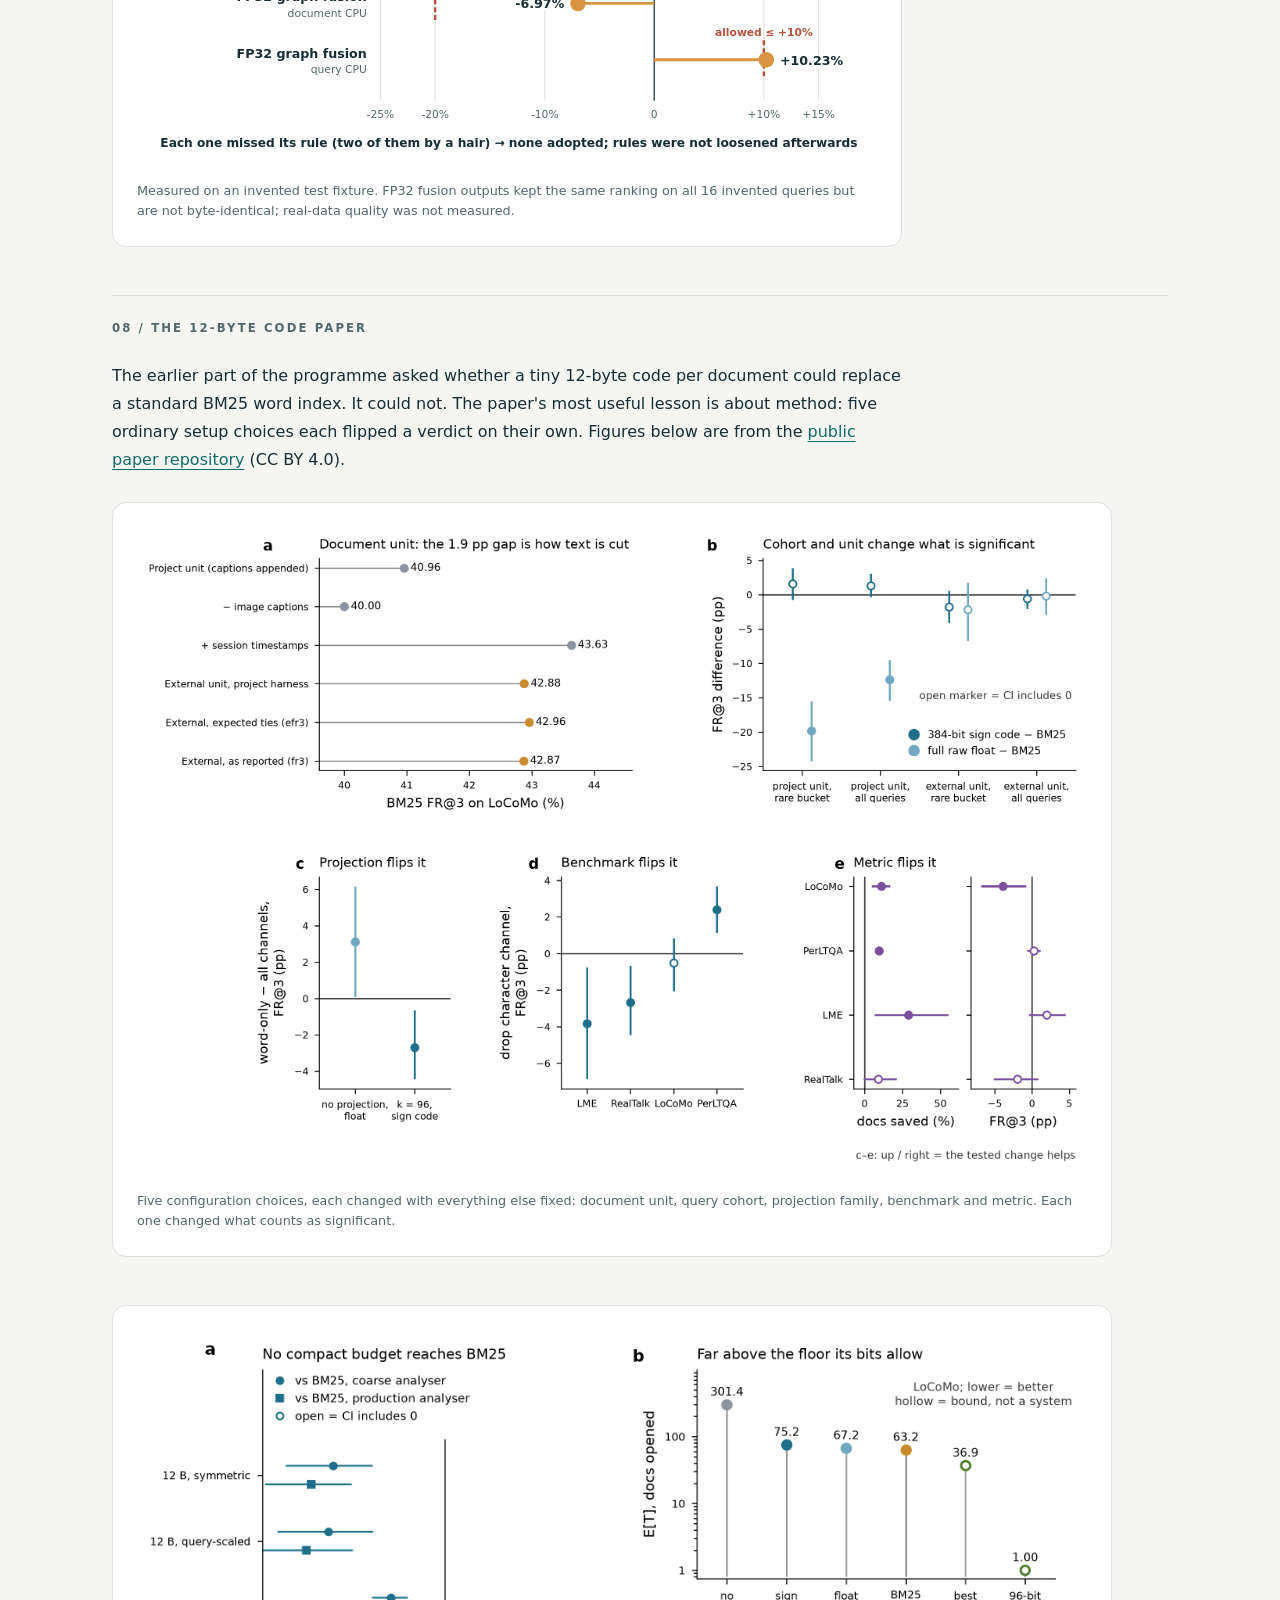
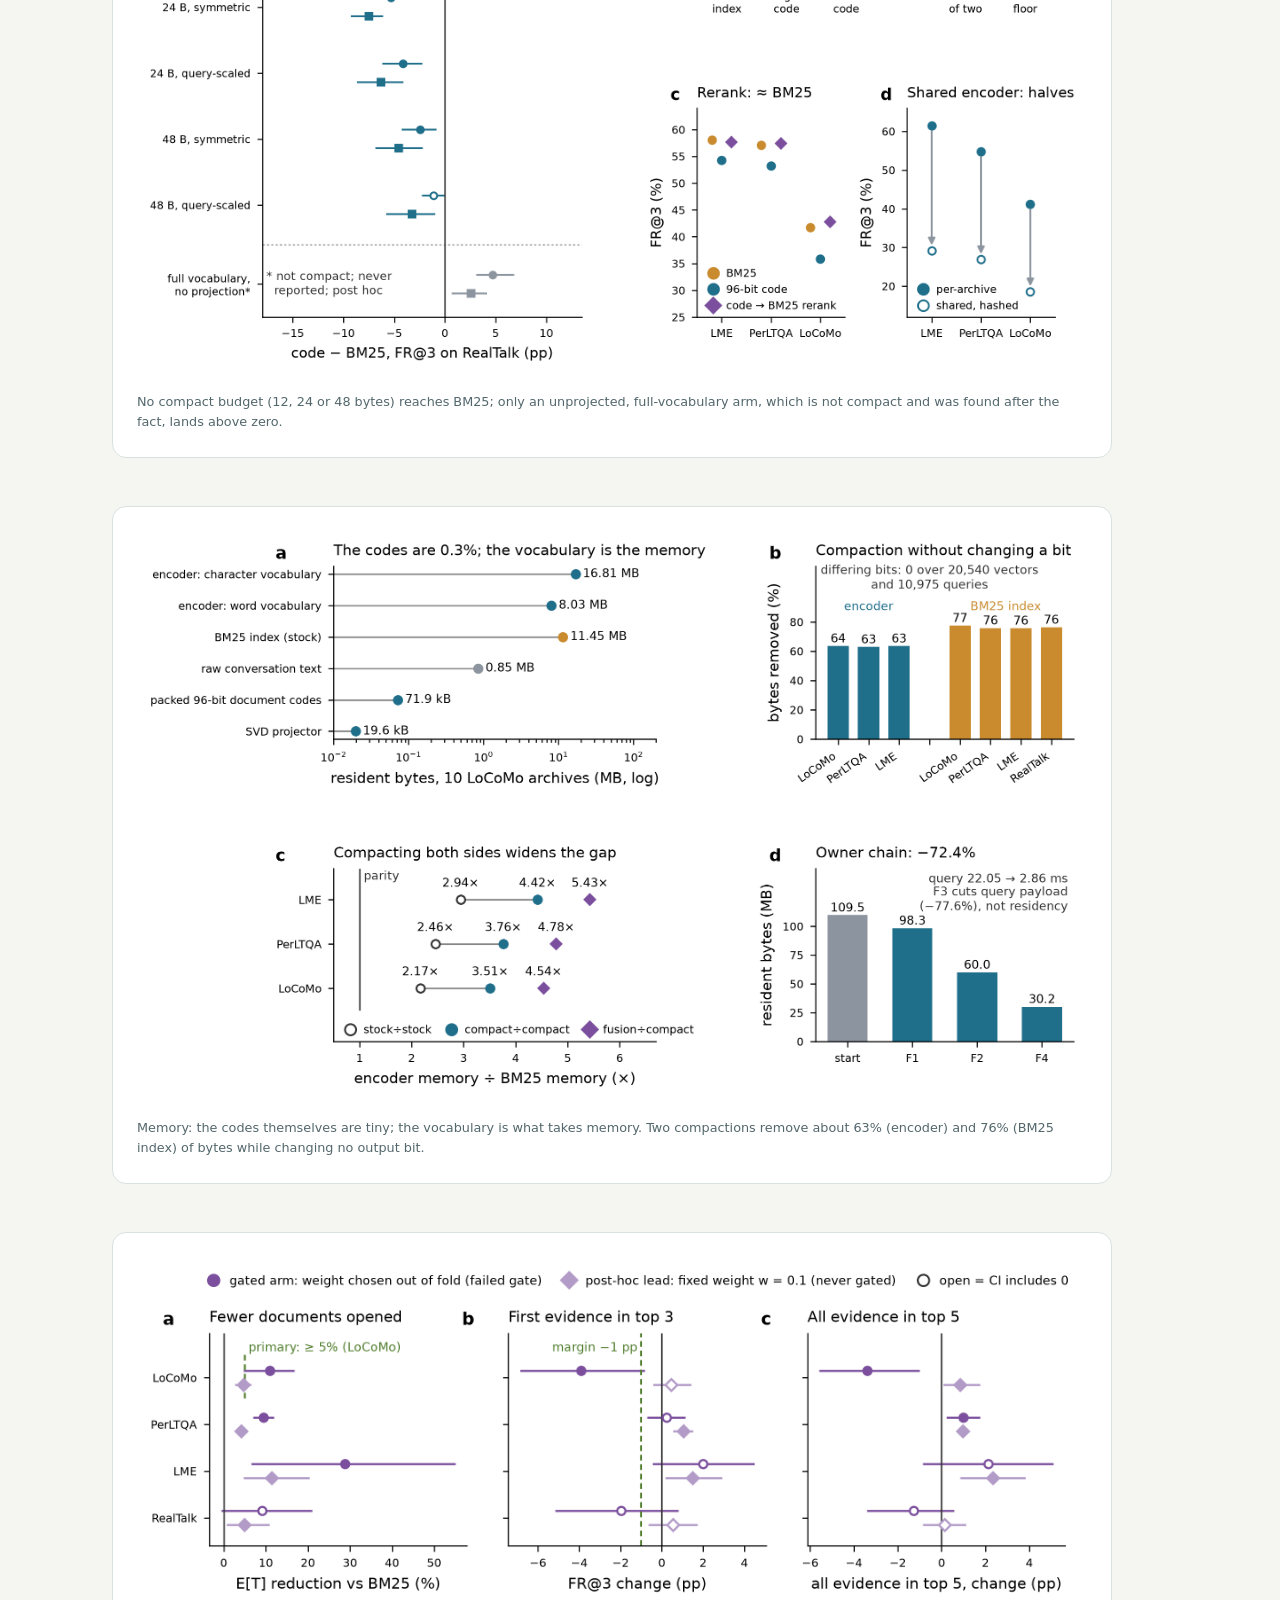
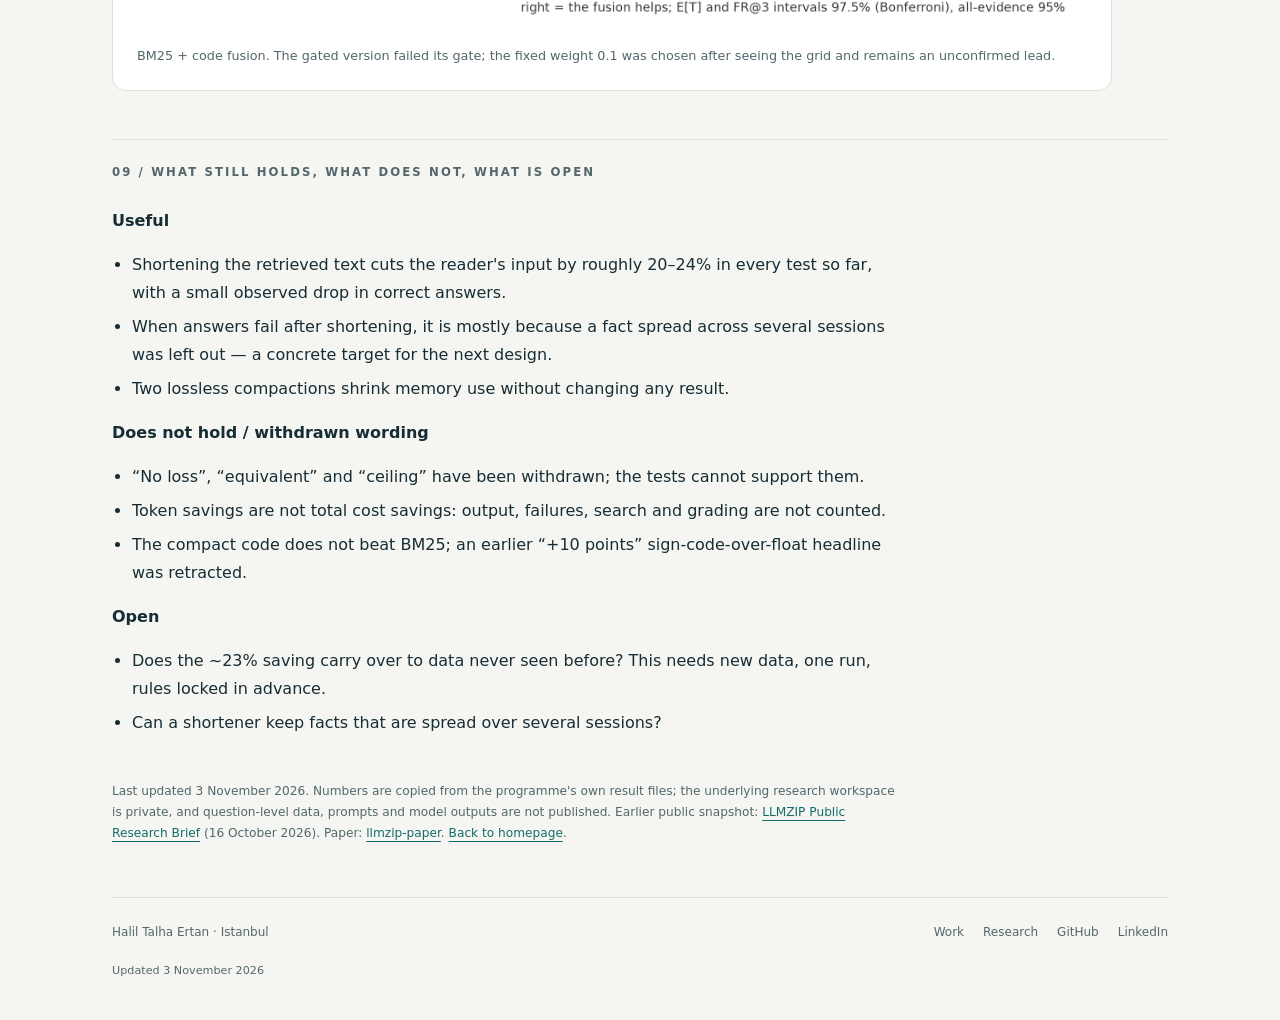
==== commit ef2e9c80: "Publish multilingual work and research portfolio Use the reviewed package with employer and client d" ====
--- a/llmzip/index.html
+++ b/llmzip/index.html
@@ -2,9 +2,10 @@
 <html lang="en">
 <head>
 <meta charset="utf-8">
-<meta name="viewport" content="width=device-width, initial-scale=1">
-<title>LLMZIP: current findings | Halil Talha Ertan</title>
-<meta name="description" content="Current findings of the LLMZIP programme on shortening and searching conversational memory for language-model agents: what held, what did not, and what is still open.">
+<script src="../assets/preferences-init.js"></script>
+<meta name="viewport" content="width=device-width, initial-scale=1" data-i18n-content="tdf3afd1d0428">
+<title data-i18n="t39b94bc5cd93">LLMZIP: current findings | Halil Talha Ertan</title>
+<meta name="description" content="Current findings of the LLMZIP programme on shortening and searching conversational memory for language-model agents: what held, what did not, and what is still open." data-i18n-content="t760a55eb37ea">
 <link rel="canonical" href="https://haliltalhaertan.github.io/llmzip/">
 <style>
 :root{--ink:#172d35;--muted:#53676c;--accent:#146b69;--line:#d9e1df;--paper:#f5f6f2}
@@ -39,116 +40,127 @@
 @media(max-width:820px){.two{grid-template-columns:1fr}}
 @media(max-width:600px){.hero.small{padding:38px 24px}}
 </style>
+<link rel="stylesheet" href="../assets/project-navigation.css">
+<link rel="stylesheet" href="../assets/preferences.css">
+<script src="../assets/translations.js" defer></script>
+<script src="../assets/preferences.js" defer></script>
 </head>
-<body>
-<main>
-<a class="back" href="../">&larr; Halil Talha Ertan</a>
+<body>
+<div class="site-shell"><a class="skip-link" href="#main-content" data-i18n="t0a4470d64e9d">Skip to content</a>
+<div class="site-bar"><a class="wordmark" href="../" aria-label="Halil Talha Ertan, home" data-i18n-aria-label="t88a4f5eae7a2" data-i18n="t7994fc02be80">HTE<span>Halil Talha Ertan</span></a>
+<nav class="site-nav" aria-label="Main navigation" data-i18n-aria-label="tefd197f3fce4">
+<a href="../" data-i18n="t70f8bb9a8a53">Home</a><a href="../work/" data-i18n="t00040bab8a78">Work</a><a href="../researchs/" aria-current="page" data-i18n="tbe601df25eea">Research</a>
+</nav><div class="site-preferences"><div class="preference-control"><button type="button" class="preference-icon" id="language-toggle" aria-label="Language" title="Language" aria-haspopup="menu" aria-expanded="false" aria-controls="language-panel"><svg viewBox="0 0 24 24" aria-hidden="true"><circle cx="12" cy="12" r="9"/><path d="M3 12h18M12 3c3 3 4 6 4 9s-1 6-4 9c-3-3-4-6-4-9s1-6 4-9Z"/></svg></button><div class="preferences-panel" id="language-panel" role="menu" aria-label="Language" hidden><button type="button" role="menuitemradio" aria-checked="false" tabindex="-1" data-language="en" lang="en"><span>English</span><span class="choice-check" aria-hidden="true">✓</span></button><button type="button" role="menuitemradio" aria-checked="false" tabindex="-1" data-language="de" lang="de"><span>Deutsch</span><span class="choice-check" aria-hidden="true">✓</span></button><button type="button" role="menuitemradio" aria-checked="false" tabindex="-1" data-language="tr" lang="tr"><span>Türkçe</span><span class="choice-check" aria-hidden="true">✓</span></button><button type="button" role="menuitemradio" aria-checked="false" tabindex="-1" data-language="zh" lang="zh"><span>简体中文</span><span class="choice-check" aria-hidden="true">✓</span></button><button type="button" role="menuitemradio" aria-checked="false" tabindex="-1" data-language="ru" lang="ru"><span>Русский</span><span class="choice-check" aria-hidden="true">✓</span></button><button type="button" role="menuitemradio" aria-checked="false" tabindex="-1" data-language="ja" lang="ja"><span>日本語</span><span class="choice-check" aria-hidden="true">✓</span></button><button type="button" role="menuitemradio" aria-checked="false" tabindex="-1" data-language="ko" lang="ko"><span>한국어</span><span class="choice-check" aria-hidden="true">✓</span></button><button type="button" role="menuitemradio" aria-checked="false" tabindex="-1" data-language="es" lang="es"><span>Español</span><span class="choice-check" aria-hidden="true">✓</span></button></div></div><div class="preference-control"><button type="button" class="preference-icon" id="theme-toggle" aria-label="Appearance" title="Appearance" aria-haspopup="menu" aria-expanded="false" aria-controls="theme-panel"><svg viewBox="0 0 24 24" aria-hidden="true" data-theme-icon="system"><rect x="3" y="4" width="18" height="13" rx="2"/><path d="M8 21h8M12 17v4"/></svg><svg viewBox="0 0 24 24" aria-hidden="true" data-theme-icon="light" hidden><circle cx="12" cy="12" r="4"/><path d="M12 2v2m0 16v2M2 12h2m16 0h2M5 5l1.5 1.5m11 11L19 19M5 19l1.5-1.5m11-11L19 5"/></svg><svg viewBox="0 0 24 24" aria-hidden="true" data-theme-icon="dark" hidden><path d="M20.8 13.5A9 9 0 0 1 10.5 3.2 9 9 0 1 0 20.8 13.5Z"/></svg></button><div class="preferences-panel theme-panel" id="theme-panel" role="menu" aria-label="Appearance" hidden><button type="button" role="menuitemradio" aria-checked="false" tabindex="-1" data-theme="system"><svg viewBox="0 0 24 24" aria-hidden="true" ><rect x="3" y="4" width="18" height="13" rx="2"/><path d="M8 21h8M12 17v4"/></svg><span data-ui="system">System</span><span class="choice-check" aria-hidden="true">✓</span></button><button type="button" role="menuitemradio" aria-checked="false" tabindex="-1" data-theme="light"><svg viewBox="0 0 24 24" aria-hidden="true" ><circle cx="12" cy="12" r="4"/><path d="M12 2v2m0 16v2M2 12h2m16 0h2M5 5l1.5 1.5m11 11L19 19M5 19l1.5-1.5m11-11L19 5"/></svg><span data-ui="light">Light</span><span class="choice-check" aria-hidden="true">✓</span></button><button type="button" role="menuitemradio" aria-checked="false" tabindex="-1" data-theme="dark"><svg viewBox="0 0 24 24" aria-hidden="true" ><path d="M20.8 13.5A9 9 0 0 1 10.5 3.2 9 9 0 1 0 20.8 13.5Z"/></svg><span data-ui="dark">Dark</span><span class="choice-check" aria-hidden="true">✓</span></button></div></div></div></div></div>
+<main id="main-content" tabindex="-1">
+<a class="back" href="../researchs/#llmzip" data-i18n="te3d7f2ba4f20">&larr; Research projects</a>
 <header class="hero small" style="margin-top:14px">
-  <p class="eyebrow">Research update &middot; 3 November 2026</p>
-  <h1>LLMZIP: what we found so far</h1>
-  <p class="hero-summary">Can an AI assistant read less of its own conversation history and still answer correctly? A plain-language map of every recent test, with the numbers behind it.</p>
-  <div class="labels"><span>Exploratory</span><span>Not independently validated</span><span>Not for citation</span></div>
+  <p class="eyebrow" data-i18n="t2ef11e614800">Research update &middot; 3 November 2026</p>
+  <h1 data-i18n="ta157fa2c42bc">LLMZIP: what we found so far</h1>
+  <p class="hero-summary" data-i18n="t8060ec0e5125">Can an AI assistant read less of its own conversation history and still answer correctly? A plain-language map of every recent test, with the numbers behind it.</p>
+  <div class="labels"><span data-i18n="tf596c36346b0">Exploratory</span><span data-i18n="tc051657d9058">Not independently validated</span><span data-i18n="t0699a2eca697">Not for citation</span></div>
 </header>
 
-<nav class="nav" aria-label="Page sections"><a href="#short">Short version</a><a href="#map">Map</a><a href="#shorten">Shortening</a><a href="#heldout">Held-out test</a><a href="#errors">Errors</a><a href="#search">Search</a><a href="#speed">Speed</a><a href="#paper">12-byte paper</a><a href="#open">Open</a></nav>
+<nav class="nav" aria-label="Page sections" data-i18n-aria-label="t630cb51eecc0"><a href="#short" data-i18n="tee36904fe220">Short version</a><a href="#map" data-i18n="tab478f3efc84">Map</a><a href="#shorten" data-i18n="t85a611c0fb73">Shortening</a><a href="#heldout" data-i18n="t916fb93d80c4">Held-out test</a><a href="#errors" data-i18n="t805e86a8cbf6">Errors</a><a href="#search" data-i18n="tbce06414177f">Search</a><a href="#speed" data-i18n="t2d2cb022bc3d">Speed</a><a href="#paper" data-i18n="t37d0c178a480">12-byte paper</a><a href="#open" data-i18n="tcf9b77061f7b">Open</a></nav>
 
-<h2 id="short">01 / The short version</h2>
-<p>When an assistant answers a question about an old conversation, it first <em>searches</em> its memory and then
+<h2 id="short" data-i18n="te1b467920a41">01 / The short version</h2>
+<p data-i18n="t0e1195e22d30">When an assistant answers a question about an old conversation, it first <em>searches</em> its memory and then
 gives a <em>reader</em> model the pieces it found. LLMZIP asks two things: can we give the reader fewer words without
 losing correct answers, and can the search itself get better or cheaper?</p>
 <div class="tiles">
-  <div class="tile"><p class="big">~23%</p><p>fewer input tokens for the reader on successful calls when the found text was shortened, on LongMemEval-S (questions already seen, so not a clean test).</p></div>
-  <div class="tile"><p class="big warm">19.55%</p><p>saving on a fresh, held-out ConvoMem test with rules fixed in advance: just under the pre-set 20% bar, so the verdict is <strong>inconclusive</strong>.</p></div>
-  <div class="tile"><p class="big ink">0</p><p>candidates promoted. The default setup is unchanged. Search and speed ideas either missed their fixed rules or cost far too much.</p></div>
+  <div class="tile"><p class="big">~23%</p><p data-i18n="t0574a91c286e">fewer input tokens for the reader on successful calls when the found text was shortened, on LongMemEval-S (questions already seen, so not a clean test).</p></div>
+  <div class="tile"><p class="big warm">19.55%</p><p data-i18n="t5dd169c8c968">saving on a fresh, held-out ConvoMem test with rules fixed in advance: just under the pre-set 20% bar, so the verdict is <strong>inconclusive</strong>.</p></div>
+  <div class="tile"><p class="big ink">0</p><p data-i18n="t173166e0c936">candidates promoted. The default setup is unchanged. Search and speed ideas either missed their fixed rules or cost far too much.</p></div>
 </div>
-<p class="plain"><strong>In one sentence:</strong> trimming the context saves roughly a fifth to a quarter of the reader's input with only a small observed drop in correct answers, but this has not yet been shown on data the project has never seen, and no claim of &ldquo;no loss&rdquo; or &ldquo;equivalent&rdquo; is made.</p>
+<p class="plain" data-i18n="t63e1dfd89dd9"><strong>In one sentence:</strong> trimming the context saves roughly a fifth to a quarter of the reader's input with only a small observed drop in correct answers, but this has not yet been shown on data the project has never seen, and no claim of &ldquo;no loss&rdquo; or &ldquo;equivalent&rdquo; is made.</p>
 
-<h2 id="map">02 / Map of the tested lines</h2>
+<h2 id="map" data-i18n="t5700ee73c7ef">02 / Map of the tested lines</h2>
 <div class="board">
-  <div class="card c-keep"><span class="pill">Kept as baseline</span><h3>Word stemming + cache</h3><p>Search slightly better; outputs unchanged while stemming ran 8.2&times; faster.</p></div>
-  <div class="card c-inc"><span class="pill">Inconclusive</span><h3>Shortened context, held-out</h3><p>ConvoMem, 500 questions: 347 vs 350 correct; saving 19.55% &lt; 20% bar.</p></div>
-  <div class="card c-closed"><span class="pill">Closed</span><h3>Shortening pilot A/B/C</h3><p>LongMemEval-S, 487 questions: 419 / 417 / 414 correct; ~23% fewer reader tokens.</p></div>
-  <div class="card c-np"><span class="pill">Not adopted</span><h3>Semantic hybrid search</h3><p>Found more evidence (337 vs 323 of 400) but used 139&ndash;234&times; the CPU; cap was 5&times;.</p></div>
-  <div class="card c-np"><span class="pill">Not adopted</span><h3>INT8 encoder</h3><p>Document CPU &minus;19.84% against a required &minus;20%.</p></div>
-  <div class="card c-np"><span class="pill">Not adopted</span><h3>FP32 graph fusion</h3><p>Document CPU &minus;6.97% (needed &minus;20%); query CPU +10.23% (allowed +10%).</p></div>
-  <div class="card c-closed"><span class="pill">Closed</span><h3>Lexical search tweak, round 2</h3><p>379 synthetic questions: 289 vs 288 with all evidence in the top 5.</p></div>
-  <div class="card c-closed"><span class="pill">Closed</span><h3>Query expansion</h3><p>250 unseen questions: 207 vs 205 correct; gain not confirmed.</p></div>
-  <div class="card c-closed"><span class="pill">Closed</span><h3>PRF &amp; single-snippet selection</h3><p>Development gains did not repeat on the locked test; snippets lowered accuracy.</p></div>
-  <div class="card c-open"><span class="pill">Open</span><h3>Does the saving carry over?</h3><p>Only testable on brand-new data, in one run with rules locked in advance.</p></div>
+  <div class="card c-keep"><span class="pill" data-i18n="t786ebd9360c6">Kept as baseline</span><h3 data-i18n="t5457b3612934">Word stemming + cache</h3><p data-i18n="td6d370541a48">Search slightly better; outputs unchanged while stemming ran 8.2&times; faster.</p></div>
+  <div class="card c-inc"><span class="pill" data-i18n="t4593dc6d8923">Inconclusive</span><h3 data-i18n="tff897e0ca408">Shortened context, held-out</h3><p data-i18n="t265a644dcf60">ConvoMem, 500 questions: 347 vs 350 correct; saving 19.55% &lt; 20% bar.</p></div>
+  <div class="card c-closed"><span class="pill" data-i18n="t88d86b7721d5">Closed</span><h3 data-i18n="tfd9b9c8515d7">Shortening pilot A/B/C</h3><p data-i18n="t5119531581a0">LongMemEval-S, 487 questions: 419 / 417 / 414 correct; ~23% fewer reader tokens.</p></div>
+  <div class="card c-np"><span class="pill" data-i18n="te33190fc8c58">Not adopted</span><h3 data-i18n="te41503223f82">Semantic hybrid search</h3><p data-i18n="tc069a6db78aa">Found more evidence (337 vs 323 of 400) but used 139&ndash;234&times; the CPU; cap was 5&times;.</p></div>
+  <div class="card c-np"><span class="pill" data-i18n="te33190fc8c58">Not adopted</span><h3 data-i18n="t0d8be2d16191">INT8 encoder</h3><p data-i18n="t920aaa24fd9f">Document CPU &minus;19.84% against a required &minus;20%.</p></div>
+  <div class="card c-np"><span class="pill" data-i18n="te33190fc8c58">Not adopted</span><h3 data-i18n="ta48ea7cfb208">FP32 graph fusion</h3><p data-i18n="t422ad2df6e0a">Document CPU &minus;6.97% (needed &minus;20%); query CPU +10.23% (allowed +10%).</p></div>
+  <div class="card c-closed"><span class="pill" data-i18n="t88d86b7721d5">Closed</span><h3 data-i18n="t415a510aeaa7">Lexical search tweak, round 2</h3><p data-i18n="tdf3be663d4fa">379 synthetic questions: 289 vs 288 with all evidence in the top 5.</p></div>
+  <div class="card c-closed"><span class="pill" data-i18n="t88d86b7721d5">Closed</span><h3 data-i18n="t85780c90b7a6">Query expansion</h3><p data-i18n="t109f29d944a4">250 unseen questions: 207 vs 205 correct; gain not confirmed.</p></div>
+  <div class="card c-closed"><span class="pill" data-i18n="t88d86b7721d5">Closed</span><h3 data-i18n="tf88fad942762">PRF &amp; single-snippet selection</h3><p data-i18n="t41cfdb1df188">Development gains did not repeat on the locked test; snippets lowered accuracy.</p></div>
+  <div class="card c-open"><span class="pill" data-i18n="tcf9b77061f7b">Open</span><h3 data-i18n="tbb96d109a0fe">Does the saving carry over?</h3><p data-i18n="t434cb9bf0d50">Only testable on brand-new data, in one run with rules locked in advance.</p></div>
 </div>
 
-<h2 id="shorten">03 / Shortening what the reader sees</h2>
-<p>Three versions of the same five retrieved conversations were given to the same reader model
+<h2 id="shorten" data-i18n="ta4bcfa4f352f">03 / Shortening what the reader sees</h2>
+<p data-i18n="t1adb7524f183">Three versions of the same five retrieved conversations were given to the same reader model
 on 487 LongMemEval-S questions: <strong>A</strong> the full text, <strong>B</strong> an older selector that keeps about
 75% of it, and <strong>C</strong> a newer packer that keeps whole question&ndash;answer exchanges. B and C answered
 2 and 5 fewer questions correctly than A, while the reader read about 23% fewer tokens.</p>
-<figure class=""><img src="fig/f1_lmes_abc.svg" alt="Bar charts: correct answers 419, 417, 414 of 487; reader input tokens 7.31, 5.61 and 5.57 million." loading="lazy"><figcaption>Same questions, same reader, same five retrieved sessions. Tokens count only successful final reader calls; output tokens, failed attempts, search, packaging and grading are not included, so this is not a total-cost figure. All 487 questions had been seen before and are linked into one connected group through shared sessions, so no reliable interval can be computed and no &ldquo;equivalent&rdquo; or &ldquo;better/worse&rdquo; claim follows. Arm C was added after A/B results were seen, and it differs from B in more than keeping exchanges whole.</figcaption></figure>
-<figure class=""><img src="fig/f2_token_reduction.svg" alt="Bar chart of token reduction: 23.24%, 23.80% and 19.55%, with a dashed 20% line." loading="lazy"><figcaption>Reduction in reader input tokens against the full-text arm. The 20% bar was fixed in advance only for the ConvoMem held-out test; LongMemEval-S had no such bar.</figcaption></figure>
+<figure class=""><img src="fig/f1_lmes_abc.svg" alt="Bar charts: correct answers 419, 417, 414 of 487; reader input tokens 7.31, 5.61 and 5.57 million." data-i18n-alt="t7fc39eea3e17" loading="lazy"><figcaption data-i18n="t352c1d9a7a24">Same questions, same reader, same five retrieved sessions. Tokens count only successful final reader calls; output tokens, failed attempts, search, packaging and grading are not included, so this is not a total-cost figure. All 487 questions had been seen before and are linked into one connected group through shared sessions, so no reliable interval can be computed and no &ldquo;equivalent&rdquo; or &ldquo;better/worse&rdquo; claim follows. Arm C was added after A/B results were seen, and it differs from B in more than keeping exchanges whole.</figcaption></figure>
+<figure class=""><img src="fig/f2_token_reduction.svg" alt="Bar chart of token reduction: 23.24%, 23.80% and 19.55%, with a dashed 20% line." data-i18n-alt="t6812c07f263f" loading="lazy"><figcaption data-i18n="t253494ad789b">Reduction in reader input tokens against the full-text arm. The 20% bar was fixed in advance only for the ConvoMem held-out test; LongMemEval-S had no such bar.</figcaption></figure>
 
-<h2 id="heldout">04 / The held-out test (ConvoMem)</h2>
-<p>To check the shortening on questions the project had never used, a single run was done on
+<h2 id="heldout" data-i18n="t2ec342b59f2c">04 / The held-out test (ConvoMem)</h2>
+<p data-i18n="t31d88a019a9e">To check the shortening on questions the project had never used, a single run was done on
 500 ConvoMem questions, with the pass rules written down before any model call (not entered in a public registry). The shortened arm answered
 347 correctly against 350 for the full text. No measurable drop was shown, but the token saving was 19.55%,
 just under the 20% that was required in advance, and the bar was not moved afterwards.</p>
-<figure class=""><img src="fig/f3_convomem_forest.svg" alt="Interval plot: B minus A is minus 0.6 points, interval from minus 1.27 to plus 0.25, far from the minus 3 point margin." loading="lazy"><figcaption>Difference in accuracy with a 95% cluster-bootstrap interval (77 components). ConvoMem is synthetic, LLM-generated data; it is not pooled with real-human results. One reader, one grader, one run per arm. &ldquo;No measurable drop&rdquo; does not mean equivalence.</figcaption></figure>
-<figure class=""><img src="fig/f4_convomem_by_k.svg" alt="Grouped bars: evidence lost grows from 2 to about 30 questions as the number of evidence messages rises from 1 to 5, in both arms." loading="lazy"><figcaption>When the answer needs evidence from more messages, both arms lose it more often, including the full-text arm. Most of the drop therefore comes from the search step (not all evidence reaches the top 5), and the extra loss from shortening is small. Evidence retention could not be checked for 245 of 500 questions, where the evidence message does not appear verbatim; this breakdown is descriptive.</figcaption></figure>
+<figure class=""><img src="fig/f3_convomem_forest.svg" alt="Interval plot: B minus A is minus 0.6 points, interval from minus 1.27 to plus 0.25, far from the minus 3 point margin." data-i18n-alt="t263f4c86d1ab" loading="lazy"><figcaption data-i18n="tf95d875bb862">Difference in accuracy with a 95% cluster-bootstrap interval (77 components). ConvoMem is synthetic, LLM-generated data; it is not pooled with real-human results. One reader, one grader, one run per arm. &ldquo;No measurable drop&rdquo; does not mean equivalence.</figcaption></figure>
+<figure class=""><img src="fig/f4_convomem_by_k.svg" alt="Grouped bars: evidence lost grows from 2 to about 30 questions as the number of evidence messages rises from 1 to 5, in both arms." data-i18n-alt="t7e9416dfbb1a" loading="lazy"><figcaption data-i18n="t043c648622ad">When the answer needs evidence from more messages, both arms lose it more often, including the full-text arm. Most of the drop therefore comes from the search step (not all evidence reaches the top 5), and the extra loss from shortening is small. Evidence retention could not be checked for 245 of 500 questions, where the evidence message does not appear verbatim; this breakdown is descriptive.</figcaption></figure>
 
-<h2 id="errors">05 / Why shortened answers went wrong</h2>
-<p>A follow-up look at the wrong answers in the shortened arms found one main pattern: the needed fact was simply
+<h2 id="errors" data-i18n="t62256f39aa06">05 / Why shortened answers went wrong</h2>
+<p data-i18n="te89dbbe6fe5a">A follow-up look at the wrong answers in the shortened arms found one main pattern: the needed fact was simply
 not in the shortened text. Most of these were questions that require collecting or counting items scattered over
 several sessions. The two arms also behaved differently when the fact was missing.</p>
-<figure class=""><img src="fig/f5_error_inspection.svg" alt="Stacked bars of wrong-answer causes for B and C, and bars showing B says I do not know while C answers confidently." loading="lazy"><figcaption>Descriptive post-hoc inspection of 12 primary and 5 control questions on LongMemEval-S. No case was found where the fact was present but the answer broke because context was cut. These patterns are written down as hypotheses, not findings; some differences may come from one-off reader variation.</figcaption></figure>
+<figure class=""><img src="fig/f5_error_inspection.svg" alt="Stacked bars of wrong-answer causes for B and C, and bars showing B says I do not know while C answers confidently." data-i18n-alt="t86c045614cc0" loading="lazy"><figcaption data-i18n="t4bd92f49530c">Descriptive post-hoc inspection of 12 primary and 5 control questions on LongMemEval-S. No case was found where the fact was present but the answer broke because context was cut. These patterns are written down as hypotheses, not findings; some differences may come from one-off reader variation.</figcaption></figure>
 
-<h2 id="search">06 / Can the search itself improve?</h2>
-<p>Better search does not automatically mean better answers. The biggest jump in accuracy in this programme came from
+<h2 id="search" data-i18n="tadd197e238ae">06 / Can the search itself improve?</h2>
+<p data-i18n="tac21ee012d55">Better search does not automatically mean better answers. The biggest jump in accuracy in this programme came from
 changing the reader model, not from any search change.</p>
-<figure class=""><img src="fig/f9_reader_vs_search.svg" alt="Bar chart: older reader 55%, newer reader 82%; text notes query expansion 207 vs 205." loading="lazy"><figcaption>The reader comparison changed the model and its reasoning setting together, so the two effects cannot be separated. The negative search results apply only to the versions tested.</figcaption></figure>
-<p>A semantic hybrid (adding a small embedding model to the word-based search) did find more of the needed evidence on
+<figure class=""><img src="fig/f9_reader_vs_search.svg" alt="Bar chart: older reader 55%, newer reader 82%; text notes query expansion 207 vs 205." data-i18n-alt="tc940bdb0c2c6" loading="lazy"><figcaption data-i18n="t80d4be2f9e88">The reader comparison changed the model and its reasoning setting together, so the two effects cannot be separated. The negative search results apply only to the versions tested.</figcaption></figure>
+<p data-i18n="te3f3589c2cc4">A semantic hybrid (adding a small embedding model to the word-based search) did find more of the needed evidence on
 400 synthetic ConvoMem questions, but at a computing cost far above what was allowed.</p>
 <div class="two">
-<figure class=""><img src="fig/f6_semantic_hybrid.svg" alt="Bars: baseline 323 and hybrid 337 of 400; category bars." loading="lazy"><figcaption>All evidence in the top 5: +3.5 points (95% interval 0.54 to 6.43; 21 gains, 7 losses). This is a search result only: no answer-accuracy result and no real-human data.</figcaption></figure>
-<figure class=""><img src="fig/f7_semantic_cpu.svg" alt="Log-scale bars: CPU ratio 139, 173 and 234 times, against a 5 times cap." loading="lazy"><figcaption>Cold-start CPU cost relative to the baseline, by thread setting. The three groups ran different questions in different phases, so they are not a controlled speed comparison; none passes the 5&times; cap.</figcaption></figure>
+<figure class=""><img src="fig/f6_semantic_hybrid.svg" alt="Bars: baseline 323 and hybrid 337 of 400; category bars." data-i18n-alt="t20b0e832d74d" loading="lazy"><figcaption data-i18n="t7b6273fd3142">All evidence in the top 5: +3.5 points (95% interval 0.54 to 6.43; 21 gains, 7 losses). This is a search result only: no answer-accuracy result and no real-human data.</figcaption></figure>
+<figure class=""><img src="fig/f7_semantic_cpu.svg" alt="Log-scale bars: CPU ratio 139, 173 and 234 times, against a 5 times cap." data-i18n-alt="tdd8a85e717ed" loading="lazy"><figcaption data-i18n="tdcdaa09a13c3">Cold-start CPU cost relative to the baseline, by thread setting. The three groups ran different questions in different phases, so they are not a controlled speed comparison; none passes the 5&times; cap.</figcaption></figure>
 </div>
 
-<h2 id="speed">07 / Making it faster</h2>
-<p>Two engineering attempts tried to make the embedding step cheaper. Both were judged against rules fixed before
+<h2 id="speed" data-i18n="t95cefb7efe81">07 / Making it faster</h2>
+<p data-i18n="tbde215963242">Two engineering attempts tried to make the embedding step cheaper. Both were judged against rules fixed before
 measuring. Neither passed, and two of the three checks missed by a fraction of a percent; the rules were not rounded
 or relaxed.</p>
-<figure class=""><img src="fig/f8_engineering_gates.svg" alt="Dot plot of measured CPU change against dashed pass lines." loading="lazy"><figcaption>Measured on an invented test fixture. FP32 fusion outputs kept the same ranking on all 16 invented queries but are not byte-identical; real-data quality was not measured.</figcaption></figure>
+<figure class=""><img src="fig/f8_engineering_gates.svg" alt="Dot plot of measured CPU change against dashed pass lines." data-i18n-alt="t10535c66b31e" loading="lazy"><figcaption data-i18n="t4d7999ea9e00">Measured on an invented test fixture. FP32 fusion outputs kept the same ranking on all 16 invented queries but are not byte-identical; real-data quality was not measured.</figcaption></figure>
 
-<h2 id="paper">08 / The 12-byte code paper</h2>
-<p>The earlier part of the programme asked whether a tiny 12-byte code per document could replace a standard BM25
+<h2 id="paper" data-i18n="t2d6cd01cd4c9">08 / The 12-byte code paper</h2>
+<p data-i18n="tedc7efef9779">The earlier part of the programme asked whether a tiny 12-byte code per document could replace a standard BM25
 word index. It could not. The paper's most useful lesson is about method: five ordinary setup choices each
 flipped a verdict on their own. Figures below are from the
 <a href="https://github.com/haliltalhaertan/llmzip-paper">public paper repository</a> (CC BY 4.0).</p>
-<figure class="wide"><img src="fig/paper_fig1_reversals.png" alt="Five panels showing verdict reversals by document unit, cohort, projection, benchmark and metric." loading="lazy"><figcaption>Five configuration choices, each changed with everything else fixed: document unit, query cohort, projection family, benchmark and metric. Each one changed what counts as significant.</figcaption></figure>
-<figure class="wide"><img src="fig/paper_fig2_compact_vs_bm25.png" alt="Panels comparing compact codes with BM25." loading="lazy"><figcaption>No compact budget (12, 24 or 48 bytes) reaches BM25; only an unprojected, full-vocabulary arm, which is not compact and was found after the fact, lands above zero.</figcaption></figure>
-<figure class="wide"><img src="fig/paper_fig3_memory.png" alt="Panels on memory use and bit-identical compaction." loading="lazy"><figcaption>Memory: the codes themselves are tiny; the vocabulary is what takes memory. Two compactions remove about 63% (encoder) and 76% (BM25 index) of bytes while changing no output bit.</figcaption></figure>
-<figure class="wide"><img src="fig/paper_fig5_fusion.png" alt="Fusion of BM25 and the code against BM25." loading="lazy"><figcaption>BM25 + code fusion. The gated version failed its gate; the fixed weight 0.1 was chosen after seeing the grid and remains an unconfirmed lead.</figcaption></figure>
+<figure class="wide"><img src="fig/paper_fig1_reversals.png" alt="Five panels showing verdict reversals by document unit, cohort, projection, benchmark and metric." data-i18n-alt="td29af10bb386" loading="lazy"><figcaption data-i18n="t14003e43d48f">Five configuration choices, each changed with everything else fixed: document unit, query cohort, projection family, benchmark and metric. Each one changed what counts as significant.</figcaption></figure>
+<figure class="wide"><img src="fig/paper_fig2_compact_vs_bm25.png" alt="Panels comparing compact codes with BM25." data-i18n-alt="t1d6206add4f1" loading="lazy"><figcaption data-i18n="t7070d56a274a">No compact budget (12, 24 or 48 bytes) reaches BM25; only an unprojected, full-vocabulary arm, which is not compact and was found after the fact, lands above zero.</figcaption></figure>
+<figure class="wide"><img src="fig/paper_fig3_memory.png" alt="Panels on memory use and bit-identical compaction." data-i18n-alt="t9952c3d6218e" loading="lazy"><figcaption data-i18n="t309fa21669cf">Memory: the codes themselves are tiny; the vocabulary is what takes memory. Two compactions remove about 63% (encoder) and 76% (BM25 index) of bytes while changing no output bit.</figcaption></figure>
+<figure class="wide"><img src="fig/paper_fig5_fusion.png" alt="Fusion of BM25 and the code against BM25." data-i18n-alt="t8a5d4a2115e0" loading="lazy"><figcaption data-i18n="t774217fda464">BM25 + code fusion. The gated version failed its gate; the fixed weight 0.1 was chosen after seeing the grid and remains an unconfirmed lead.</figcaption></figure>
 
-<h2 id="open">09 / What still holds, what does not, what is open</h2>
-<p><strong>Useful</strong></p>
+<h2 id="open" data-i18n="t0e6ef1aa9611">09 / What still holds, what does not, what is open</h2>
+<p data-i18n="tc0c0153505d0"><strong>Useful</strong></p>
 <ul class="clean">
-<li>Shortening the retrieved text cuts the reader's input by roughly 20&ndash;24% in every test so far, with a small observed drop in correct answers.</li>
-<li>When answers fail after shortening, it is mostly because a fact spread across several sessions was left out &mdash; a concrete target for the next design.</li>
-<li>Two lossless compactions shrink memory use without changing any result.</li>
+<li data-i18n="t8dabcfd4ac39">Shortening the retrieved text cuts the reader's input by roughly 20&ndash;24% in every test so far, with a small observed drop in correct answers.</li>
+<li data-i18n="t3df69e99967f">When answers fail after shortening, it is mostly because a fact spread across several sessions was left out &mdash; a concrete target for the next design.</li>
+<li data-i18n="t582051c707da">Two lossless compactions shrink memory use without changing any result.</li>
 </ul>
-<p><strong>Does not hold / withdrawn wording</strong></p>
+<p data-i18n="t465499b7775e"><strong>Does not hold / withdrawn wording</strong></p>
 <ul class="clean">
-<li>&ldquo;No loss&rdquo;, &ldquo;equivalent&rdquo; and &ldquo;ceiling&rdquo; have been withdrawn; the tests cannot support them.</li>
-<li>Token savings are not total cost savings: output, failures, search and grading are not counted.</li>
-<li>The compact code does not beat BM25; an earlier &ldquo;+10 points&rdquo; sign-code-over-float headline was retracted.</li>
+<li data-i18n="ta89214cf02ca">&ldquo;No loss&rdquo;, &ldquo;equivalent&rdquo; and &ldquo;ceiling&rdquo; have been withdrawn; the tests cannot support them.</li>
+<li data-i18n="t4d88dbe36940">Token savings are not total cost savings: output, failures, search and grading are not counted.</li>
+<li data-i18n="t0da69e37f49e">The compact code does not beat BM25; an earlier &ldquo;+10 points&rdquo; sign-code-over-float headline was retracted.</li>
 </ul>
-<p><strong>Open</strong></p>
+<p data-i18n="t961b26cc3857"><strong>Open</strong></p>
 <ul class="clean">
-<li>Does the ~23% saving carry over to data never seen before? This needs new data, one run, rules locked in advance.</li>
-<li>Can a shortener keep facts that are spread over several sessions?</li>
+<li data-i18n="t2cd4982b9cf4">Does the ~23% saving carry over to data never seen before? This needs new data, one run, rules locked in advance.</li>
+<li data-i18n="t9d1f190ce117">Can a shortener keep facts that are spread over several sessions?</li>
 </ul>
 
-<footer>Last updated 3 November 2026. Numbers are copied from the programme's own result files; the underlying
+<p class="project-update" data-i18n="tfabd09e41636">Last updated 3 November 2026. Numbers are copied from the programme's own result files; the underlying
 research workspace is private, and question-level data, prompts and model outputs are not published. Earlier
 public snapshot: <a href="https://github.com/haliltalhaertan/llmzip-public">LLMZIP Public Research Brief</a> (16 October 2026).
-Paper: <a href="https://github.com/haliltalhaertan/llmzip-paper">llmzip-paper</a>. <a href="../">Back to homepage</a>.</footer>
+Paper: <a href="https://github.com/haliltalhaertan/llmzip-paper">llmzip-paper</a>. <a href="../">Back to homepage</a>.</p>
+<footer class="site-footer"><span>Halil Talha Ertan <span aria-hidden="true">·</span> Istanbul</span><nav aria-label="Footer navigation" data-i18n-aria-label="ta32d98c0efff"><a href="../work/" data-i18n="t00040bab8a78">Work</a><a href="../researchs/" data-i18n="tbe601df25eea">Research</a><a href="https://github.com/haliltalhaertan" data-i18n="t5442e2b64fa0">GitHub</a><a href="https://www.linkedin.com/in/haliltalhaertan/" rel="me" data-i18n="t6b6390a44161">LinkedIn</a></nav><span class="updated" data-i18n="t4507c18fc95c">Updated 3 November 2026</span></footer>
 </main>
+<script src="../assets/offline-preview.js" defer></script>
 </body>
 </html>
--- a/assets/project-navigation.css
+++ b/assets/project-navigation.css
@@ -0,0 +1,17 @@
+
+.site-shell{max-width:1120px;padding:0 32px;margin:auto}
+.site-bar{display:flex;align-items:center;justify-content:space-between;gap:28px;min-height:92px}
+.wordmark{display:inline-flex;align-items:center;gap:14px;text-decoration:none;color:var(--ink);font:600 1.2rem Georgia,serif;letter-spacing:-.04em}
+.wordmark span{border-left:1px solid #bdcbc5;padding-left:14px;font:500 .76rem system-ui,sans-serif;letter-spacing:.025em;color:var(--muted)}
+.site-nav{display:flex;gap:8px;align-items:center}
+.site-nav a{font-size:.83rem;text-decoration:none;color:var(--muted);padding:9px 15px;border-radius:6px}
+.site-nav a:hover{background:#e6ece5;color:var(--ink)}
+.site-nav a[aria-current="page"]{background:#e0e8df;color:#164d49;font-weight:650}
+.skip-link{position:absolute;top:-100px;left:20px;padding:12px 20px;background:#fff;z-index:20}
+.skip-link:focus{top:10px}main:focus{outline:none}
+.site-footer{display:flex;align-items:center;flex-wrap:wrap;gap:18px 32px;max-width:none;margin-top:52px;padding-top:24px}
+.site-footer nav{display:flex;gap:19px;margin-left:auto}.site-footer a{color:var(--muted);text-decoration:none}
+.site-footer a:hover{text-decoration:underline}.updated{flex-basis:100%;font-size:.7rem;color:#5e706b}
+.project-update{font-size:.76rem;color:var(--muted);margin-top:44px}
+@media(max-width:750px){.wordmark span{display:none}}
+@media(max-width:600px){.site-shell{padding:0 22px}.site-bar{min-height:76px;gap:14px}.site-nav{gap:0}.site-nav a{font-size:.76rem;padding:9px 10px}.site-footer{gap:15px}.site-footer nav{margin-left:0;width:100%}}
--- a/assets/preferences.css
+++ b/assets/preferences.css
@@ -0,0 +1,41 @@
+:root{--surface:#fff;--surface-soft:#e8ede4;--selected:#e0e8df;--selected-ink:#164d49;--hover:#e6ece5;--warning:#f3e6cf;--warning-ink:#7a5418;color-scheme:light}
+html[data-theme="dark"]{--ink:#e7eee9;--muted:#b1c2bf;--accent:#88d1bf;--line:#3a4e52;--paper:#101c22;--surface:#18292f;--surface-soft:#20383c;--selected:#294640;--selected-ink:#d2eee2;--hover:#223b3c;--warning:#44371e;--warning-ink:#f0ce8d;color-scheme:dark}
+body{background:var(--paper);color:var(--ink)}
+a:hover{color:var(--accent)}
+.nav a{color:var(--muted)}
+.site-bar{flex-wrap:nowrap;column-gap:20px;row-gap:12px;padding:18px 0;min-height:92px}
+.site-nav{margin-left:auto}
+.site-preferences{display:flex;gap:3px;align-items:center;flex-shrink:0}
+.preference-control{position:relative}
+.preference-icon{display:flex;align-items:center;justify-content:center;width:36px;height:36px;padding:8px;border:0;border-radius:50%;background:transparent;color:var(--muted);cursor:pointer}
+.preference-icon:hover,.preference-icon[aria-expanded="true"]{background:var(--hover);color:var(--ink)}
+.site-preferences svg{display:block;width:20px;height:20px;fill:none;stroke:currentColor;stroke-width:1.5;stroke-linecap:round;stroke-linejoin:round;flex-shrink:0}
+.site-preferences [hidden]{display:none!important}
+.site-preferences button:focus-visible{outline:2px solid var(--accent);outline-offset:3px}
+.preferences-panel{position:absolute;z-index:30;right:0;top:calc(100% + 9px);width:178px;max-width:calc(100vw - 44px);max-height:calc(100dvh - 90px);overflow-y:auto;padding:6px;background:var(--surface);border:1px solid var(--line);border-radius:10px;box-shadow:0 12px 32px #00000020}
+.preferences-panel button{display:flex;align-items:center;gap:10px;width:100%;min-height:35px;padding:8px 10px;border:0;border-radius:5px;background:transparent;color:var(--ink);font:400 .8rem/1.4 system-ui,-apple-system,"Segoe UI",sans-serif;text-align:start;cursor:pointer}
+.preferences-panel button:hover,.preferences-panel button:focus-visible{background:var(--hover)}
+.preferences-panel button[aria-checked="true"]{color:var(--accent);background:var(--surface-soft)}
+.choice-check{margin-left:auto;visibility:hidden;font-size:.85rem}
+[aria-checked="true"]>.choice-check{visibility:visible}
+.theme-panel{width:154px}.theme-panel svg{width:17px;height:17px}
+.sr-only{position:absolute;width:1px;height:1px;margin:-1px;padding:0;overflow:hidden;clip-path:inset(50%);white-space:nowrap;border:0}
+.site-nav a:hover{background:var(--hover);color:var(--ink)}
+.site-nav a[aria-current="page"]{background:var(--selected);color:var(--selected-ink)}
+.skip-link{background:var(--surface);color:var(--ink)}
+.home-route{border-color:var(--line)}
+.site-footer .updated{color:var(--muted)}
+.project-nav a,.research-archive,.expertise-card,figure,.tile,.card,.keys,.path-card,.pub-links a{background:var(--surface);border-color:var(--line)}
+.c-closed{border-left-color:#a9b6b4}.c-inc{border-left-color:#d89440}.c-np{border-left-color:#b5523b}.c-keep{border-left-color:#146b69}.c-open{border-left-color:#4b6fa8}
+.path-card:hover,.pub-links a:hover{background:var(--hover)}
+.plain,.tags,.crosslink{background:var(--surface-soft);border-color:var(--line)}
+.status{background:var(--warning);color:var(--warning-ink)}
+html[data-theme="dark"] .hero{background:#1b353d;border:1px solid #42615f}
+html[data-theme="dark"] figure img{background:#fff;border-radius:3px}
+html[data-theme="dark"] .tile .big.warm{color:#efbe79}
+html[data-theme="dark"] .tile .big.ink{color:var(--ink)}
+.site-footer nav{flex-wrap:wrap}
+html[lang="zh-CN"] .nav,html[lang="ja"] .nav,html[lang="ko"] .nav{letter-spacing:.06em}
+@media(max-width:950px){.wordmark span{display:none}}
+@media(max-width:650px){.site-bar{padding:14px 0 16px;gap:10px}.site-nav{margin-left:auto;flex-wrap:wrap;min-width:0;gap:0}.preference-icon{width:32px;height:32px;padding:6px}.site-preferences{align-self:flex-start;margin-top:1px}.site-nav a{padding:9px 6px;font-size:.72rem}.hero h1{overflow-wrap:anywhere}.site-footer nav{gap:12px 17px}}
+@media(max-width:460px){.site-bar>.wordmark{display:none}.site-nav{margin-left:0;margin-right:auto}}
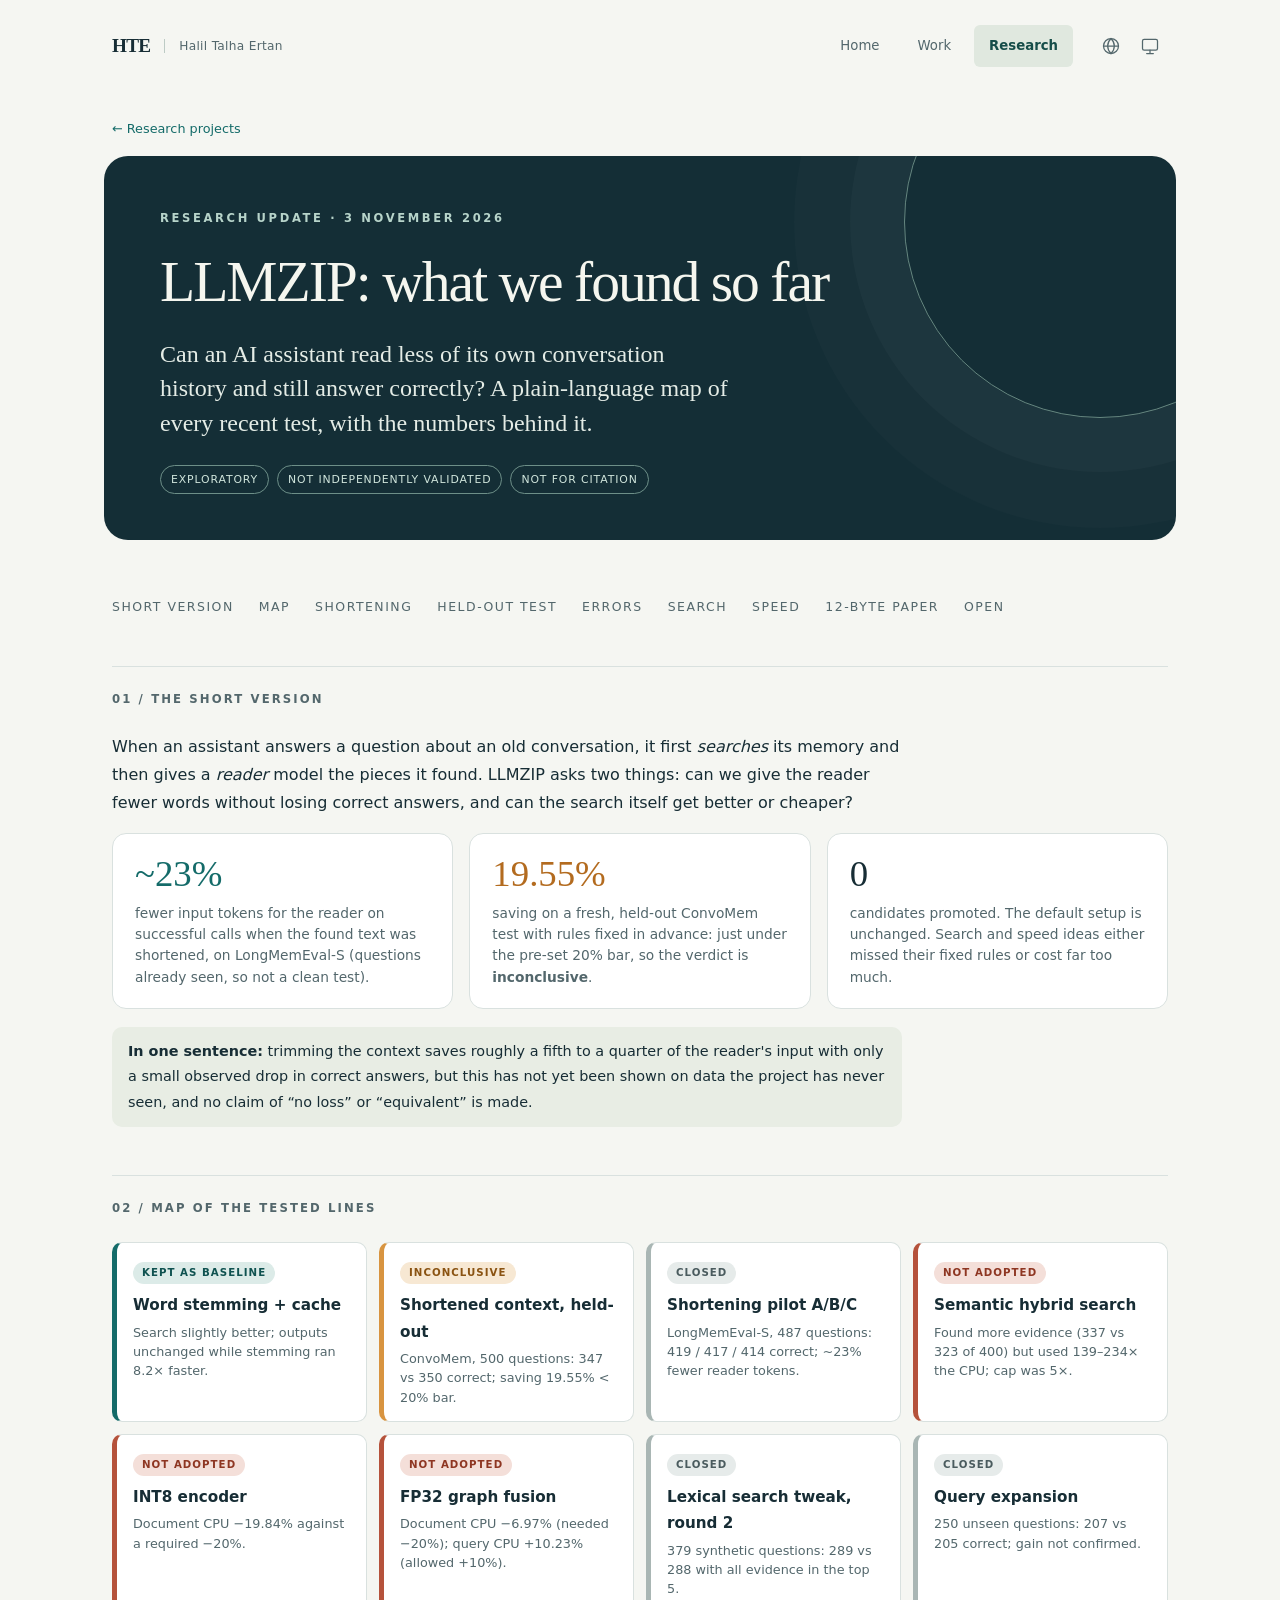
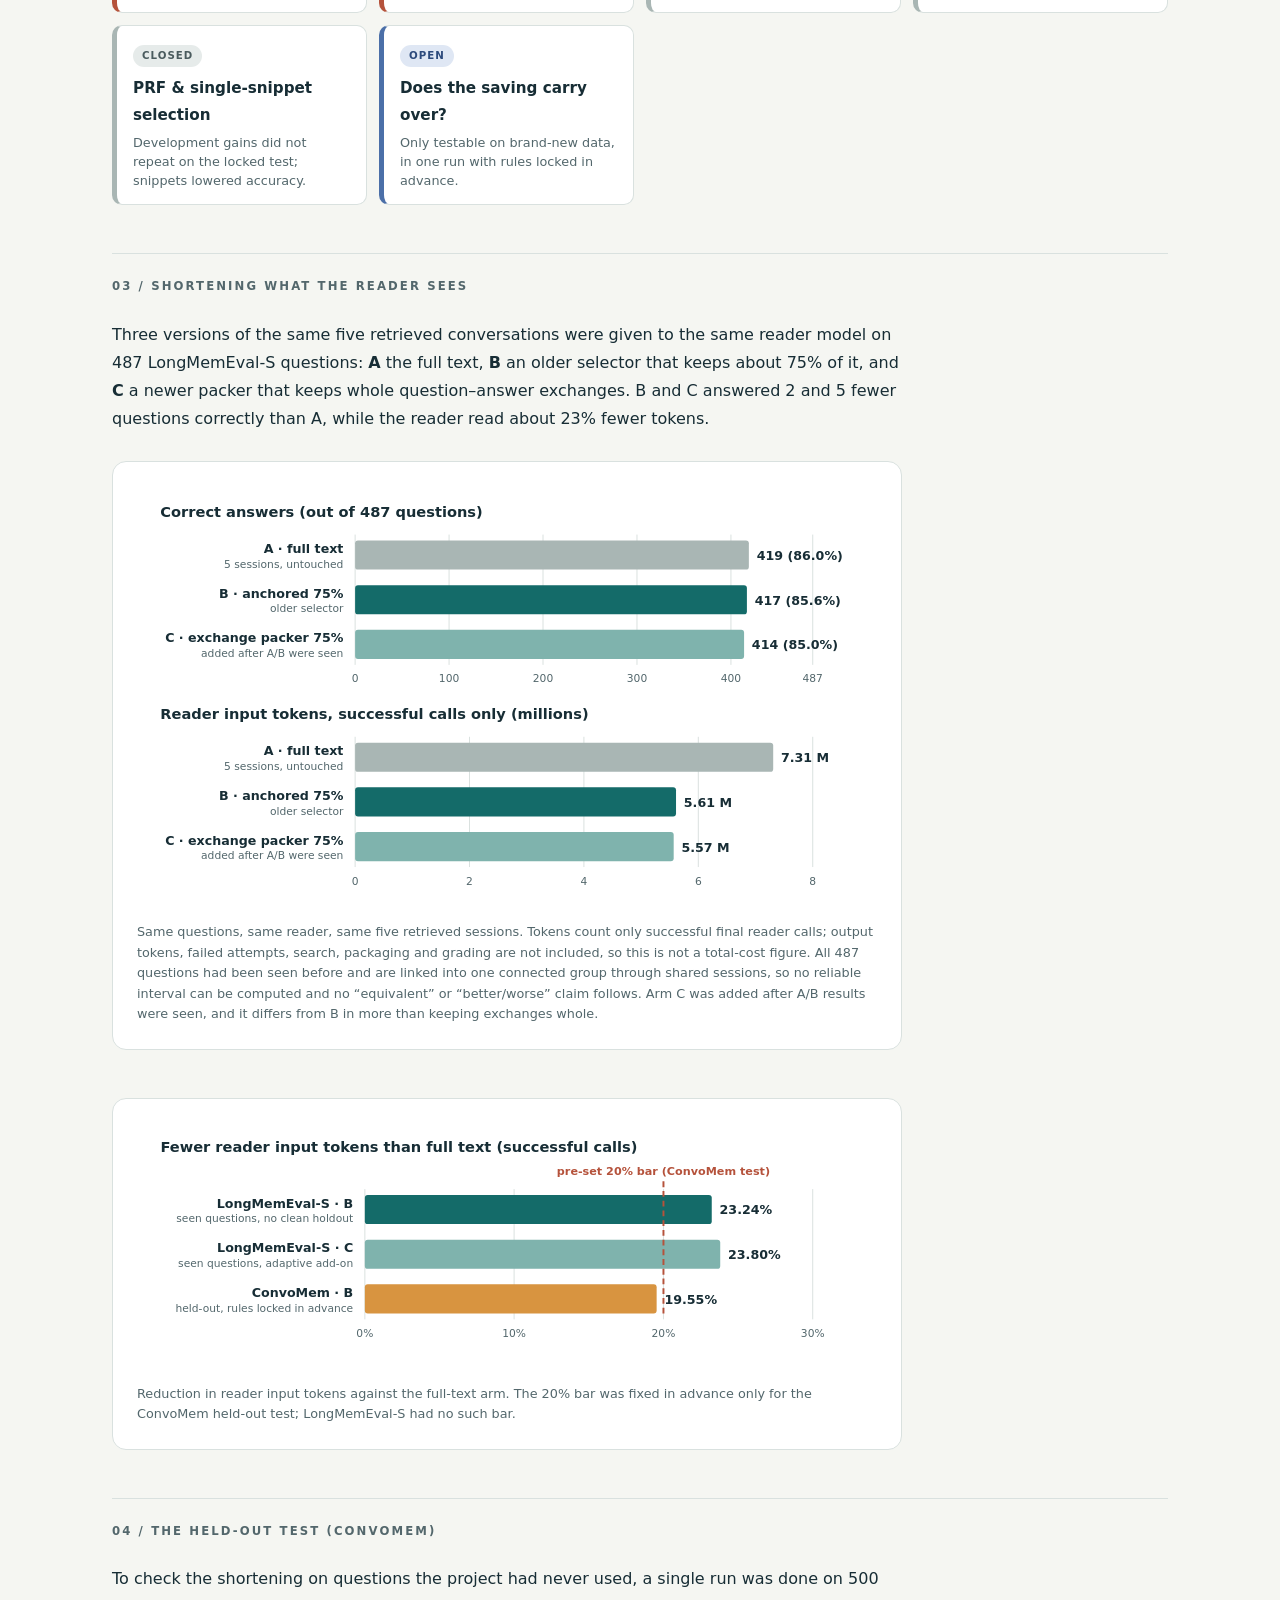
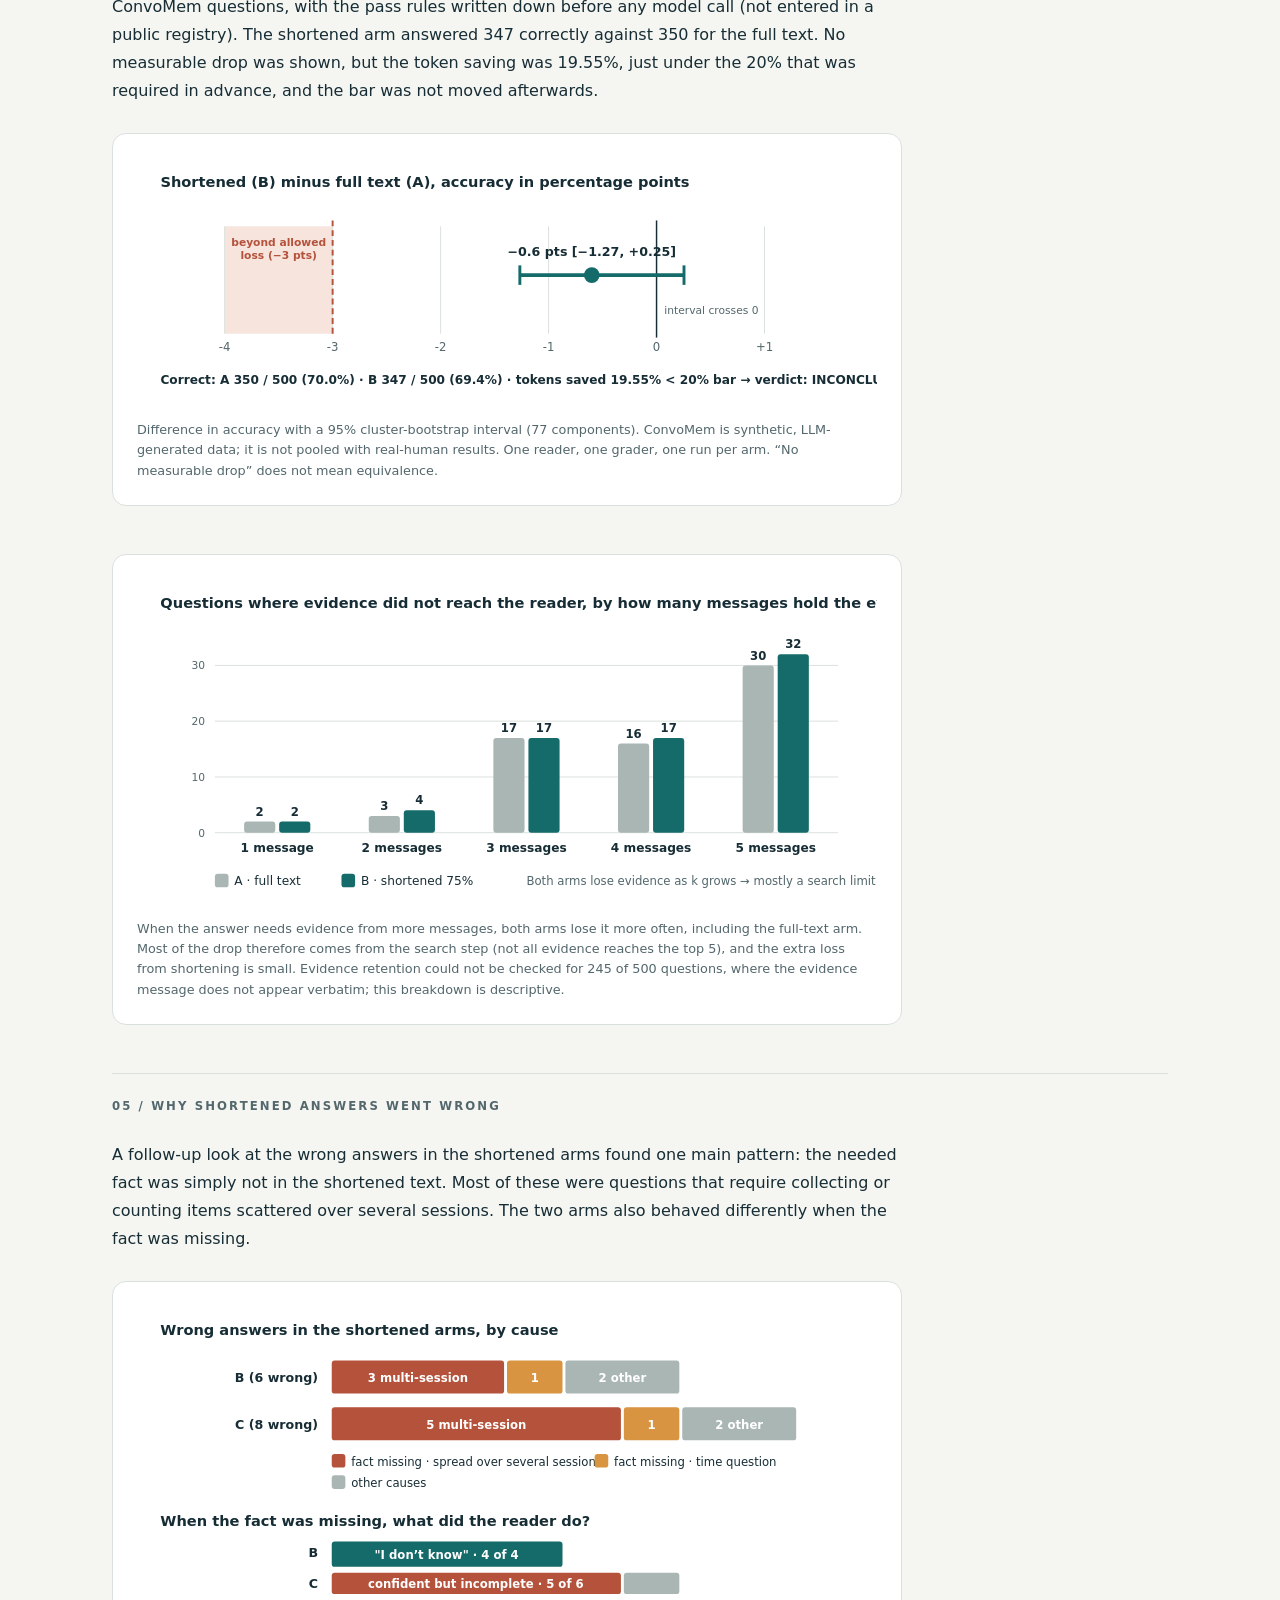
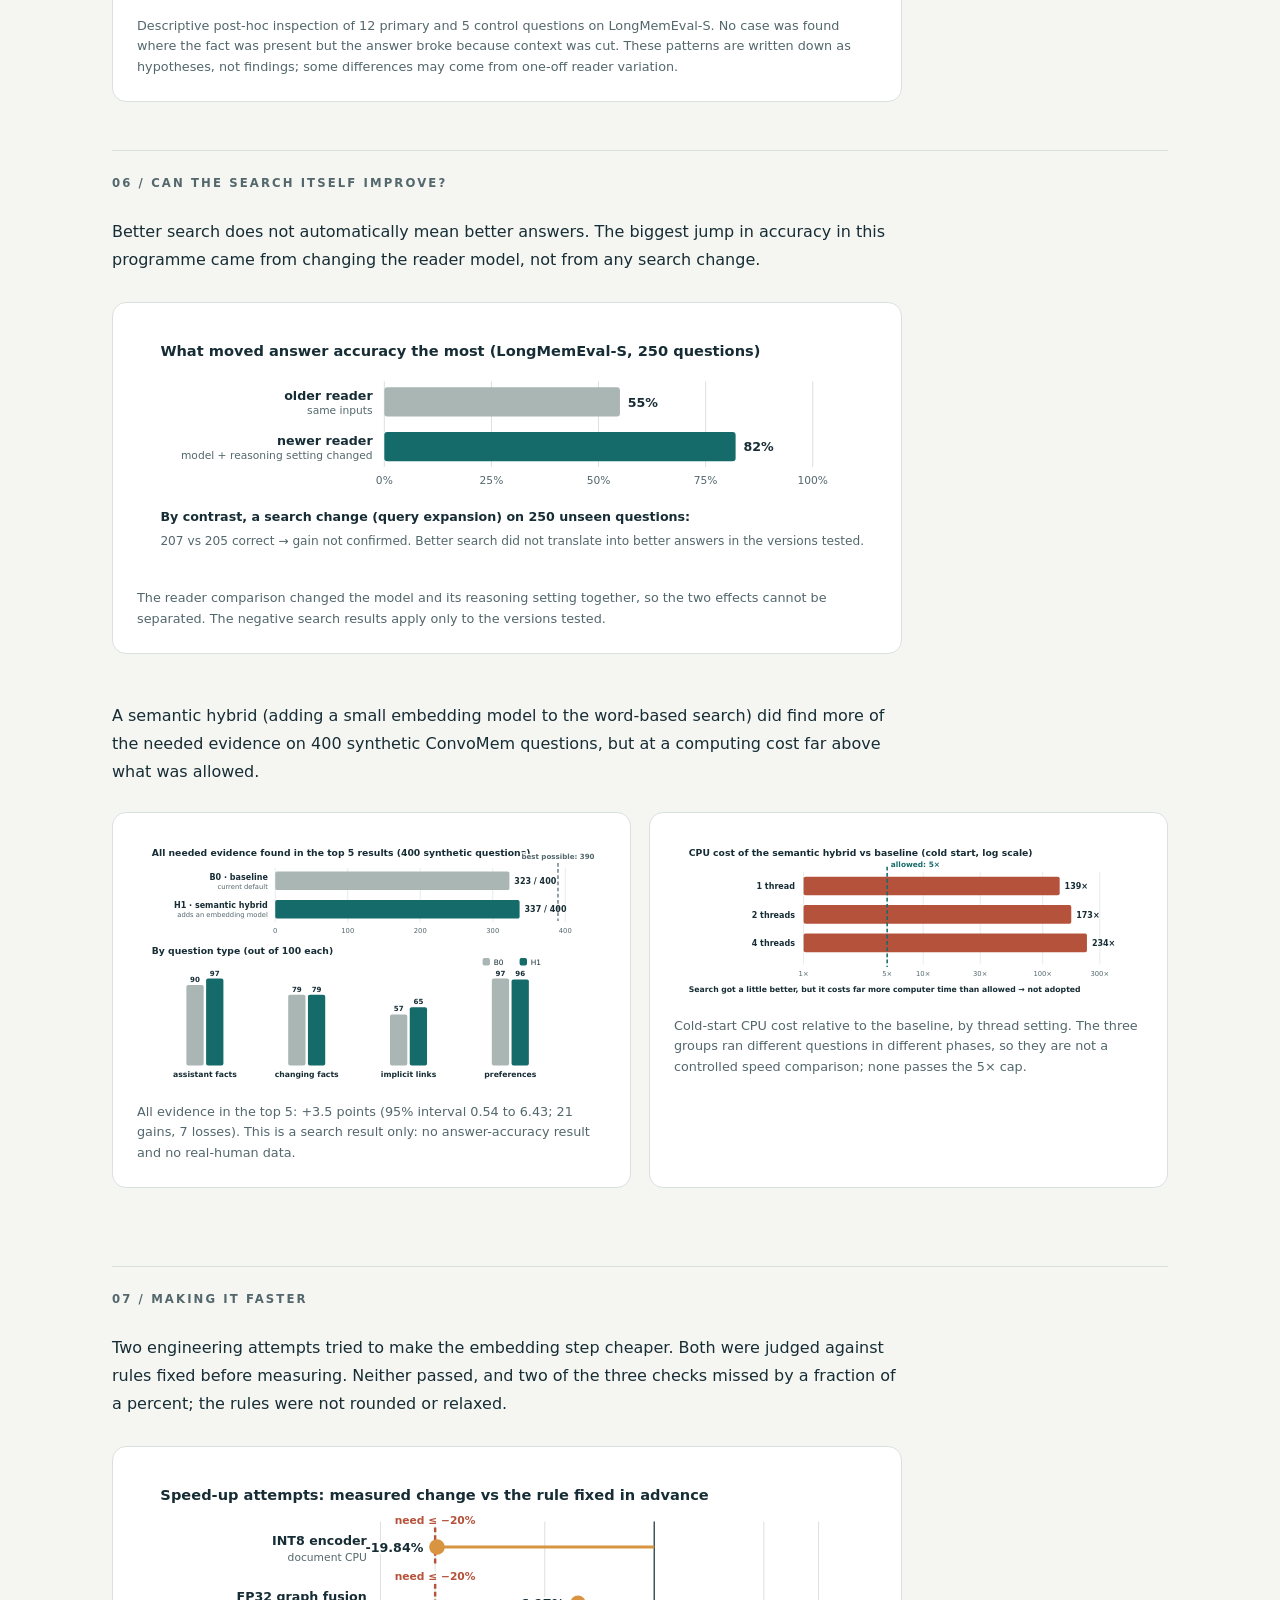
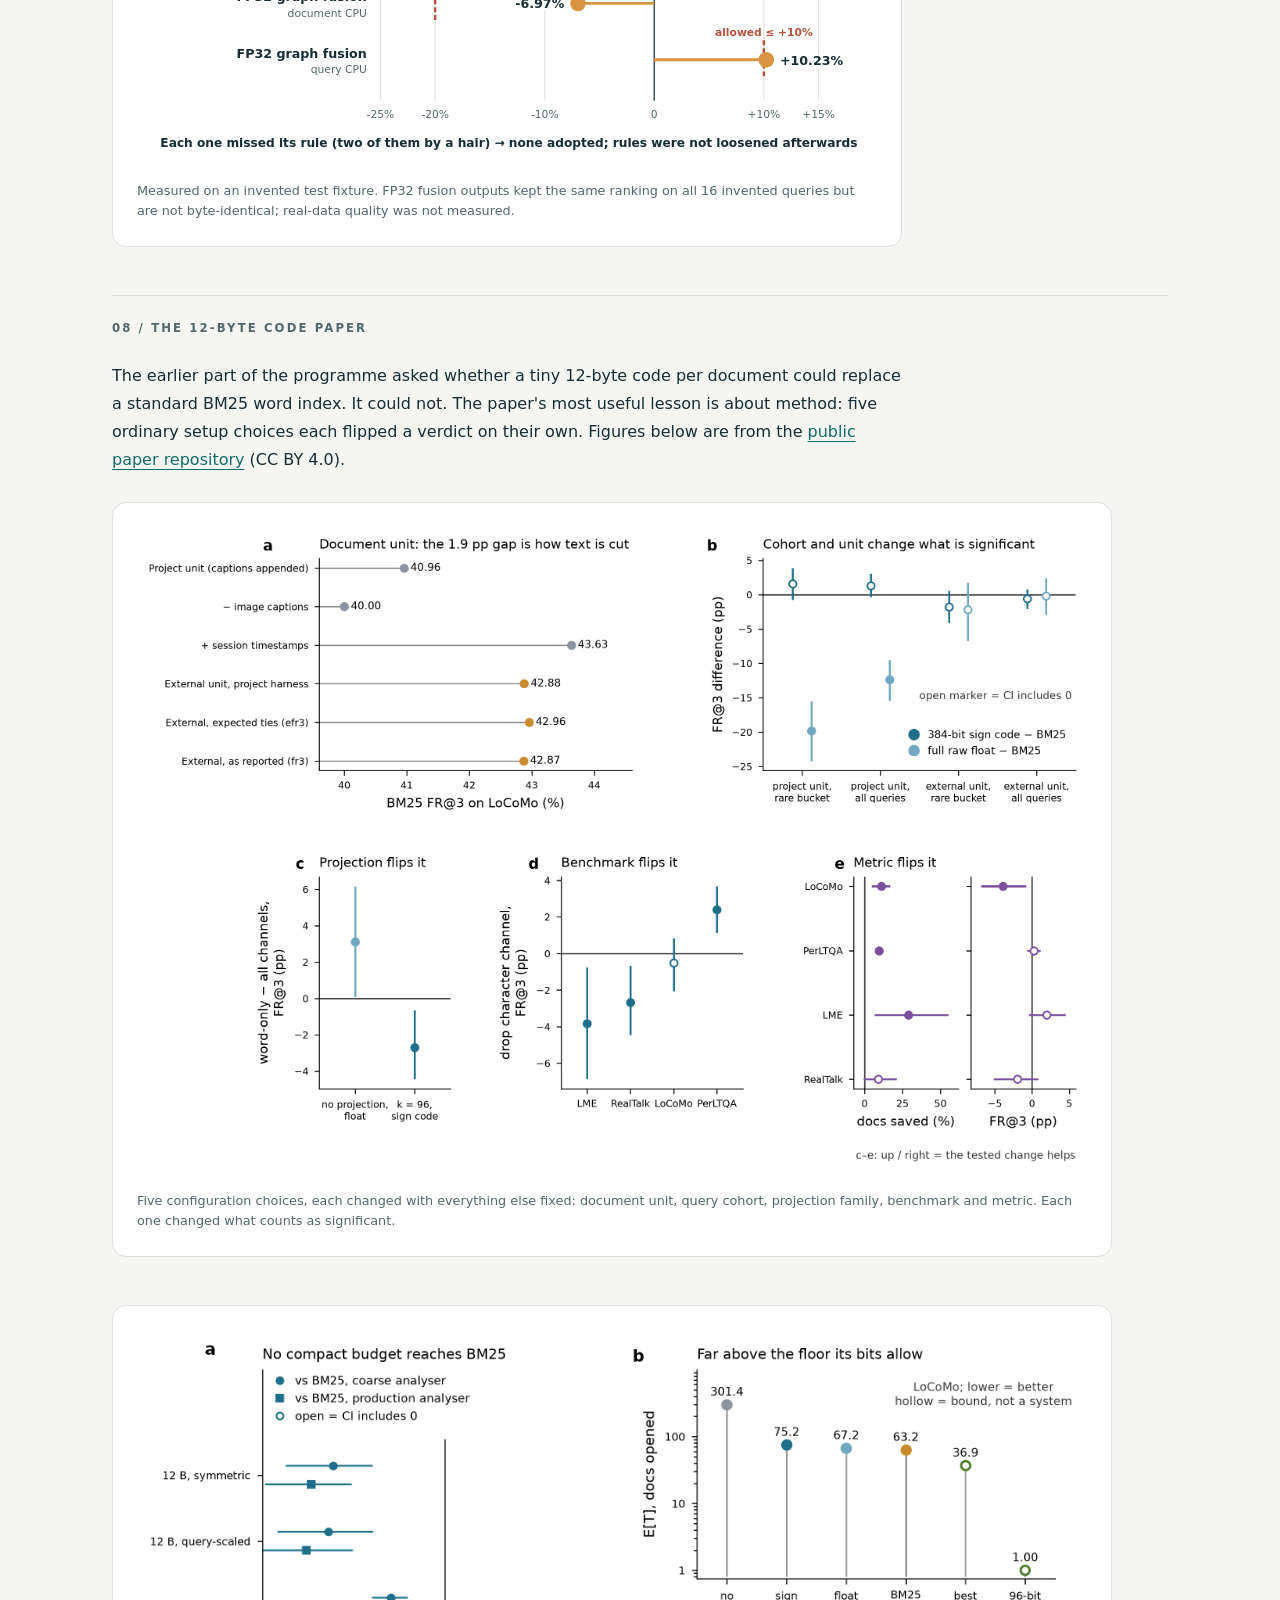
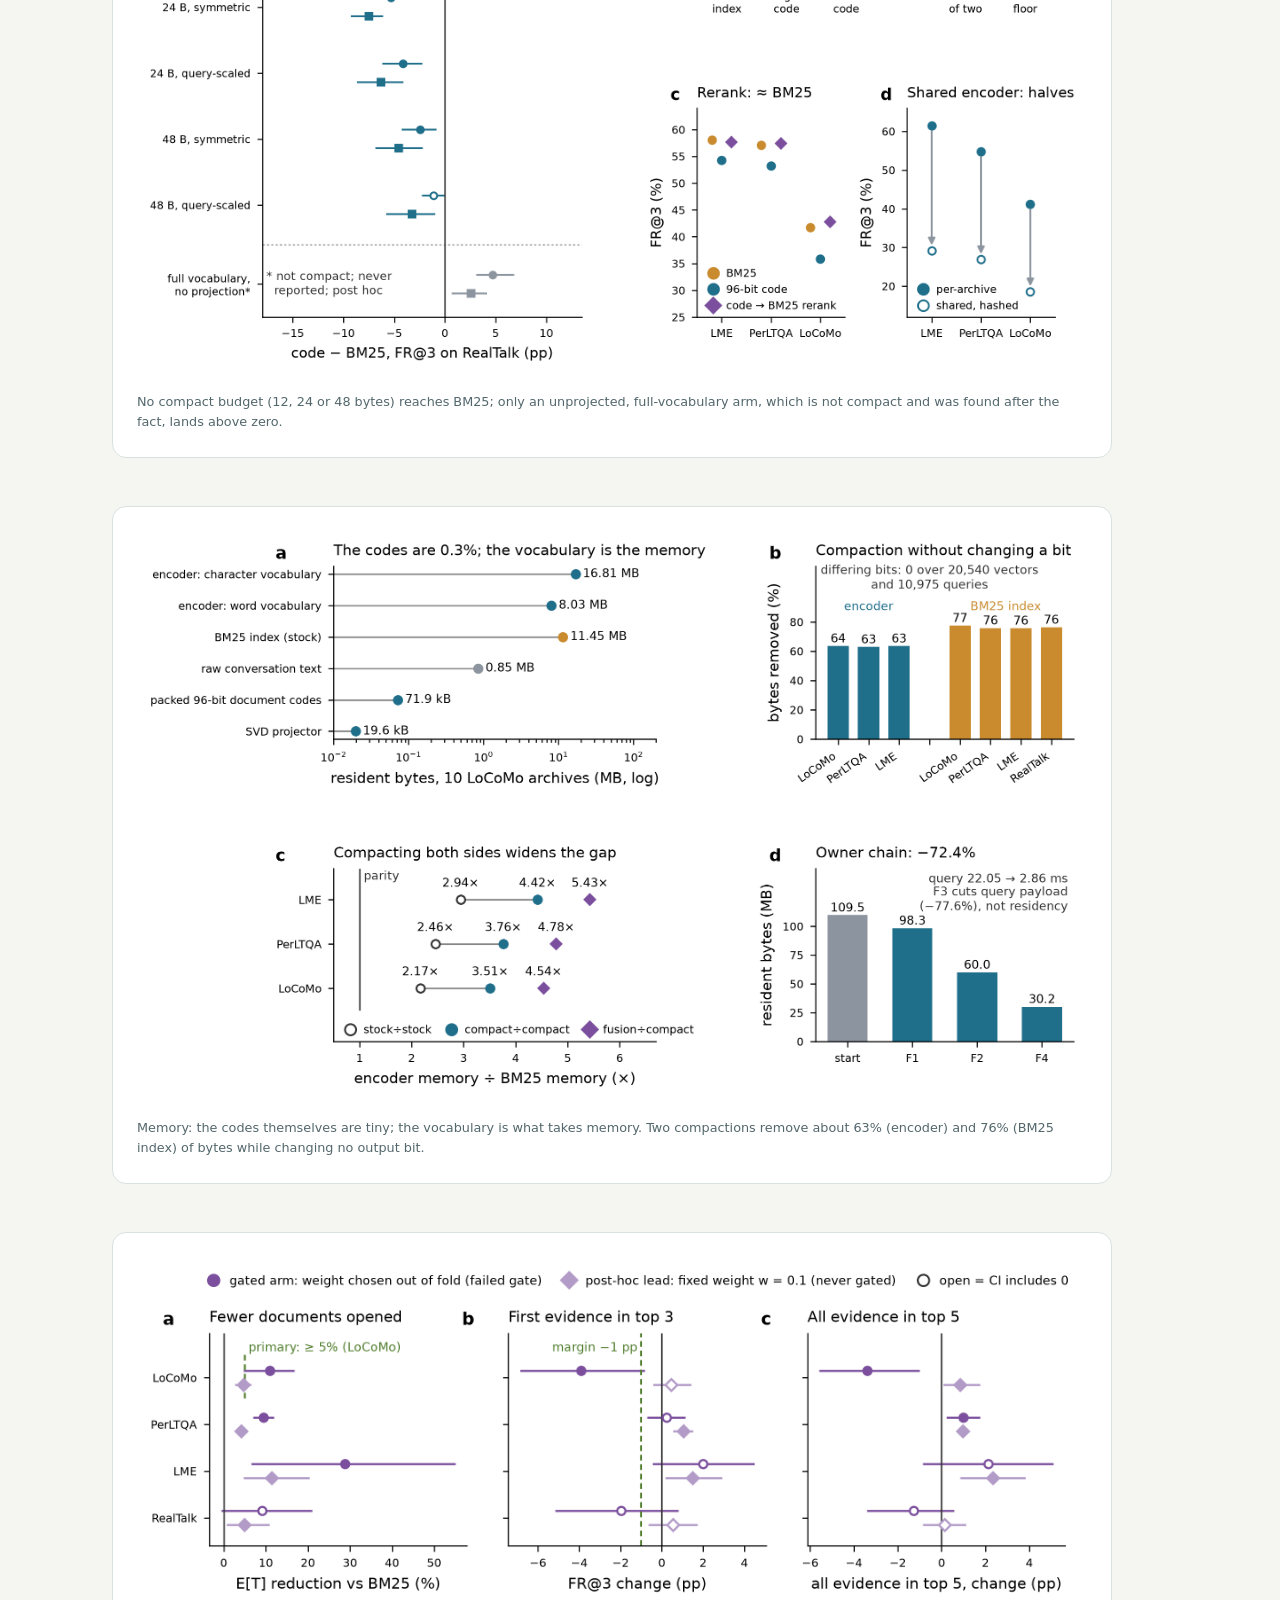
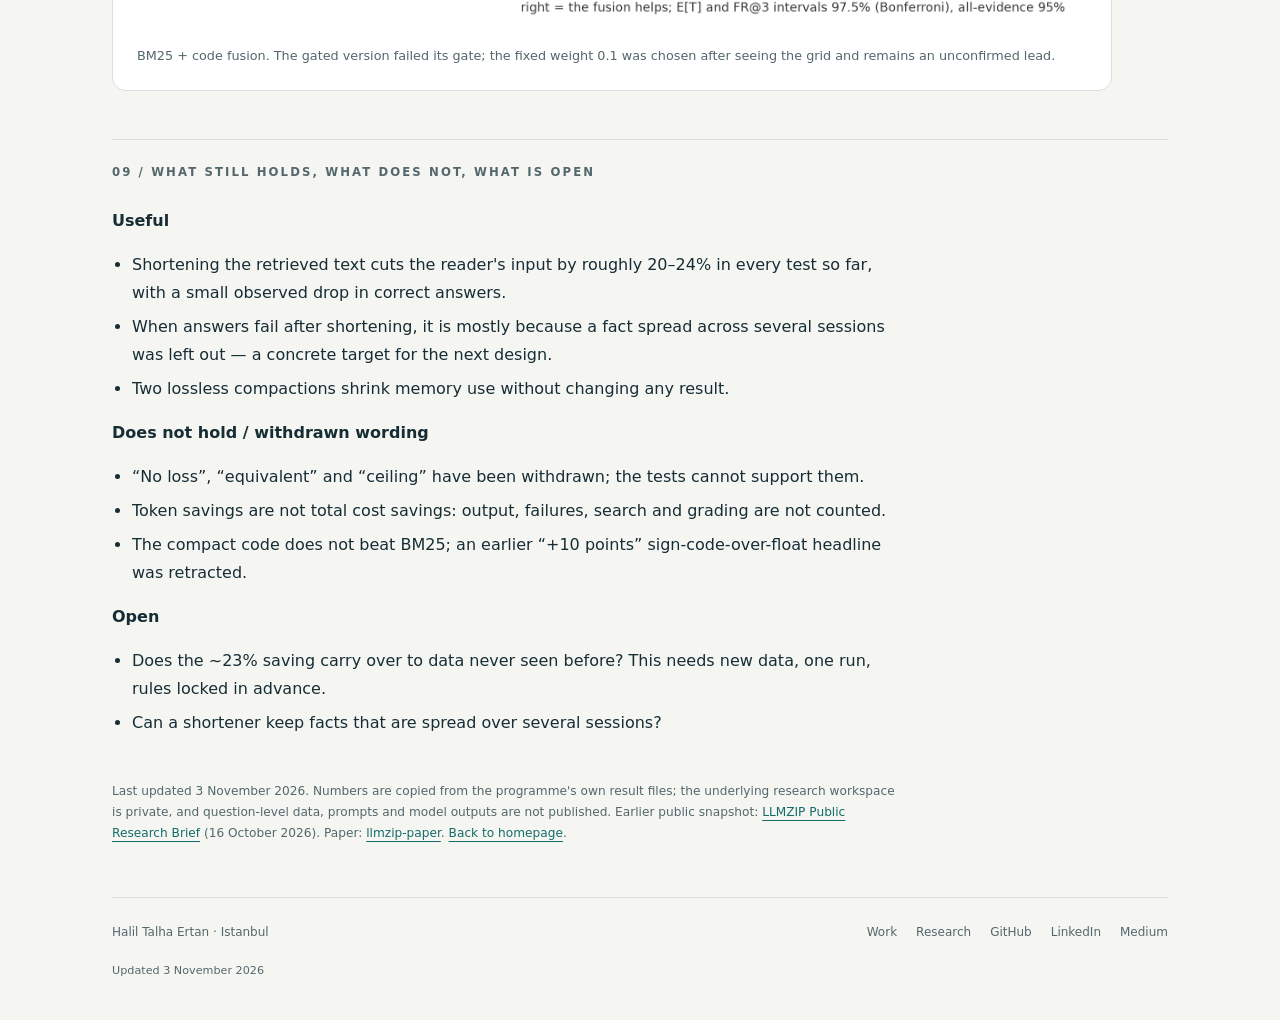
==== commit ae509948: "Link Medium profile in site footers" ====
--- a/llmzip/index.html
+++ b/llmzip/index.html
@@ -7,6 +7,10 @@
 <title data-i18n="t39b94bc5cd93">LLMZIP: current findings | Halil Talha Ertan</title>
 <meta name="description" content="Current findings of the LLMZIP programme on shortening and searching conversational memory for language-model agents: what held, what did not, and what is still open." data-i18n-content="t760a55eb37ea">
 <link rel="canonical" href="https://haliltalhaertan.github.io/llmzip/">
+<meta property="og:type" content="website">
+<meta property="og:title" content="LLMZIP: current findings | Halil Talha Ertan" data-i18n-content="t39b94bc5cd93">
+<meta property="og:description" content="Current findings of the LLMZIP programme on shortening and searching conversational memory for language-model agents: what held, what did not, and what is still open." data-i18n-content="t760a55eb37ea">
+<meta property="og:url" content="https://haliltalhaertan.github.io/llmzip/">
 <style>
 :root{--ink:#172d35;--muted:#53676c;--accent:#146b69;--line:#d9e1df;--paper:#f5f6f2}
 *{box-sizing:border-box}html{scroll-behavior:smooth}body{margin:0;background:var(--paper);color:var(--ink);font:16px/1.75 system-ui,-apple-system,"Segoe UI",sans-serif}a{color:var(--accent);text-decoration-thickness:1px;text-underline-offset:4px}a:hover{color:#0a4241}a:focus-visible{outline:3px solid #d89440;outline-offset:5px}main{max-width:1120px;padding:0 32px;margin:auto}
@@ -159,7 +163,7 @@
 research workspace is private, and question-level data, prompts and model outputs are not published. Earlier
 public snapshot: <a href="https://github.com/haliltalhaertan/llmzip-public">LLMZIP Public Research Brief</a> (16 October 2026).
 Paper: <a href="https://github.com/haliltalhaertan/llmzip-paper">llmzip-paper</a>. <a href="../">Back to homepage</a>.</p>
-<footer class="site-footer"><span>Halil Talha Ertan <span aria-hidden="true">·</span> Istanbul</span><nav aria-label="Footer navigation" data-i18n-aria-label="ta32d98c0efff"><a href="../work/" data-i18n="t00040bab8a78">Work</a><a href="../researchs/" data-i18n="tbe601df25eea">Research</a><a href="https://github.com/haliltalhaertan" data-i18n="t5442e2b64fa0">GitHub</a><a href="https://www.linkedin.com/in/haliltalhaertan/" rel="me" data-i18n="t6b6390a44161">LinkedIn</a></nav><span class="updated" data-i18n="t4507c18fc95c">Updated 3 November 2026</span></footer>
+<footer class="site-footer"><span>Halil Talha Ertan <span aria-hidden="true">·</span> Istanbul</span><nav aria-label="Footer navigation" data-i18n-aria-label="ta32d98c0efff"><a href="../work/" data-i18n="t00040bab8a78">Work</a><a href="../researchs/" data-i18n="tbe601df25eea">Research</a><a href="https://github.com/haliltalhaertan" data-i18n="t5442e2b64fa0">GitHub</a><a href="https://www.linkedin.com/in/haliltalhaertan/" rel="me" data-i18n="t6b6390a44161">LinkedIn</a><a href="https://medium.com/@haliltalhaertan" rel="me">Medium</a></nav><span class="updated" data-i18n="t4507c18fc95c">Updated 3 November 2026</span></footer>
 </main>
 <script src="../assets/offline-preview.js" defer></script>
 </body>
